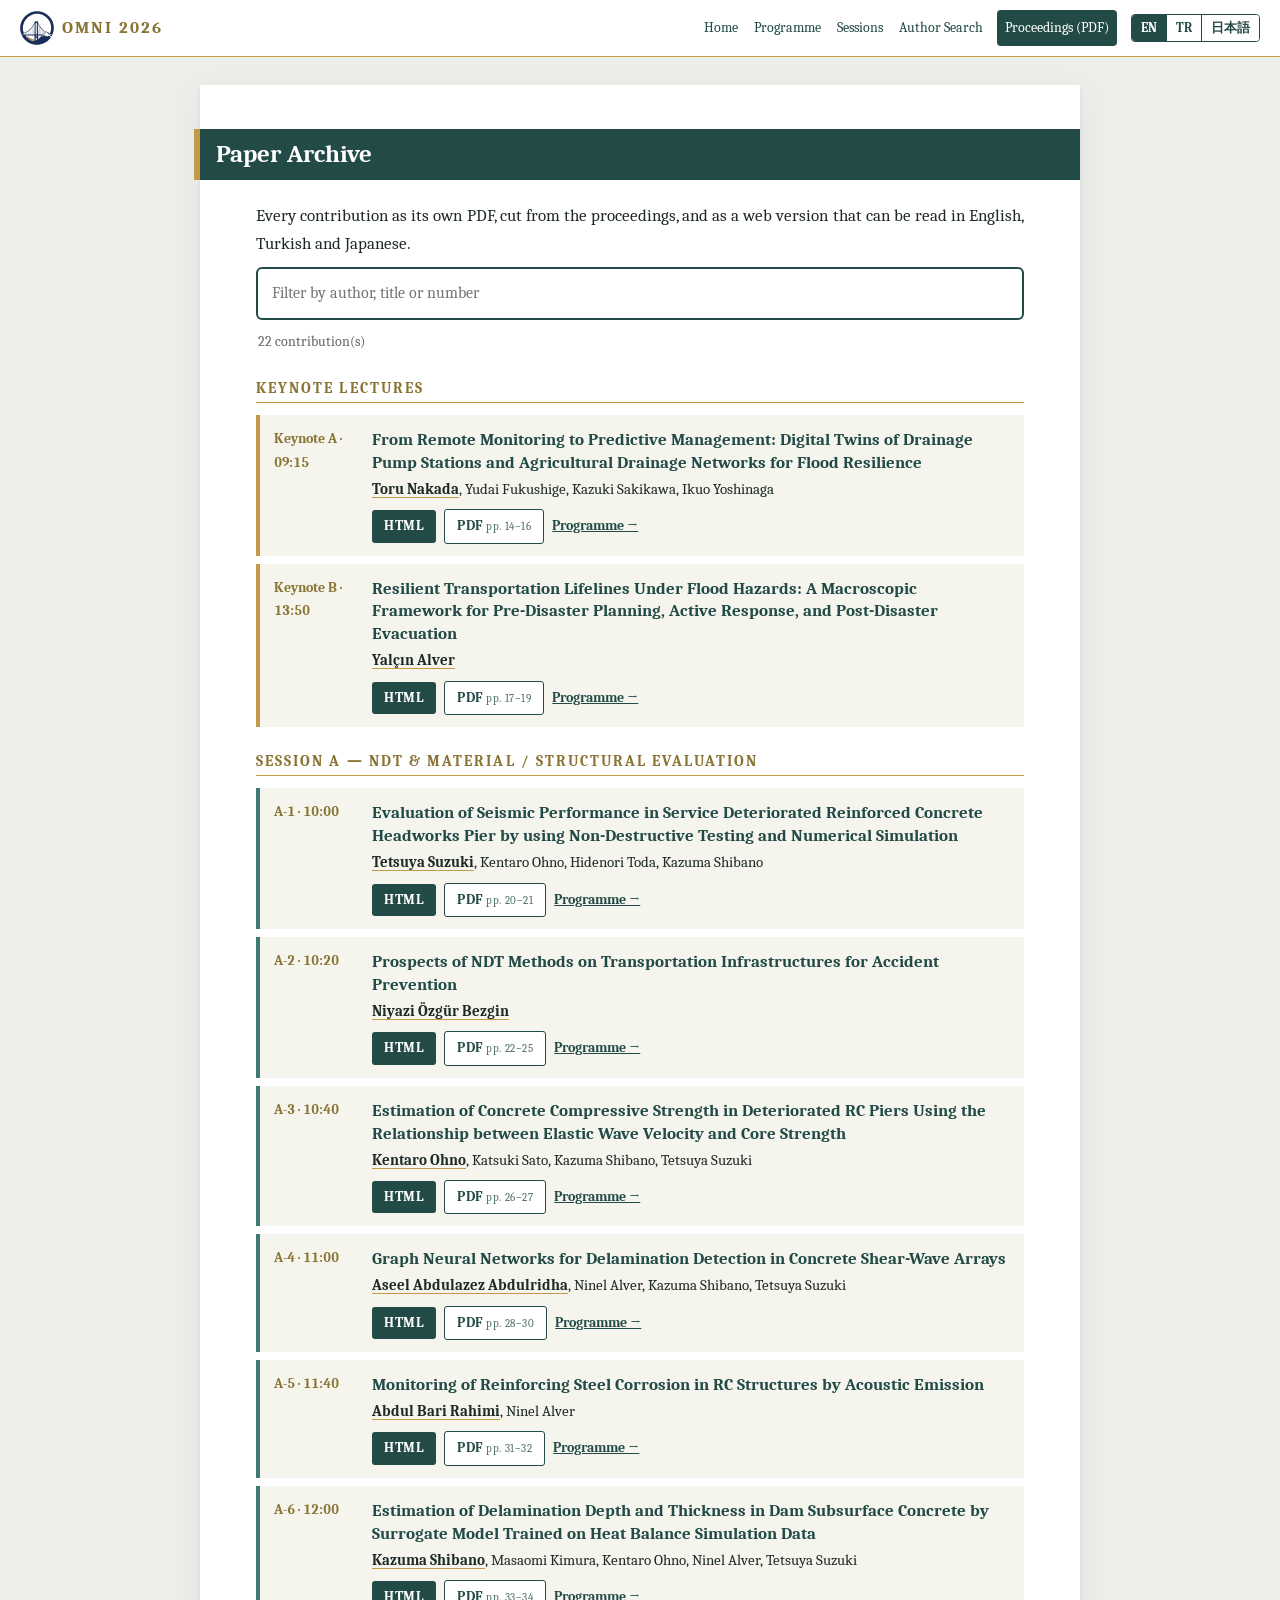
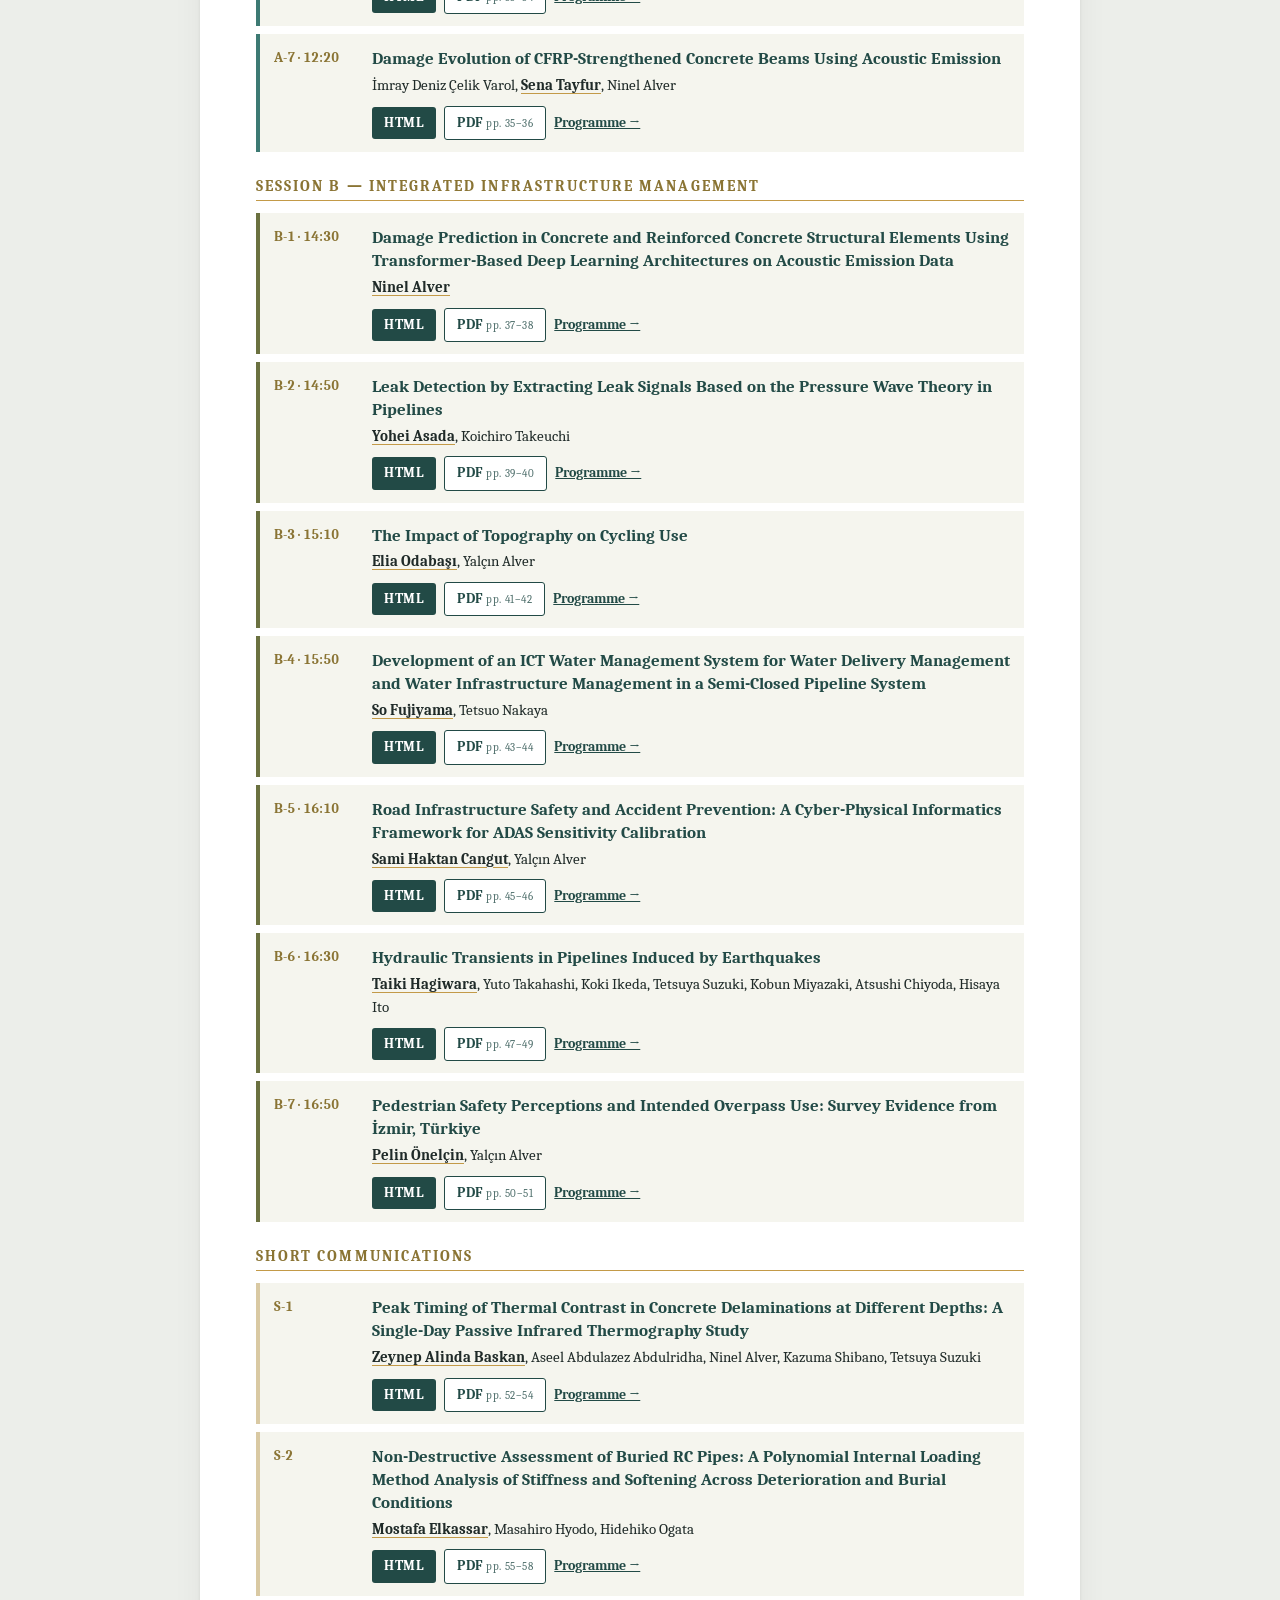
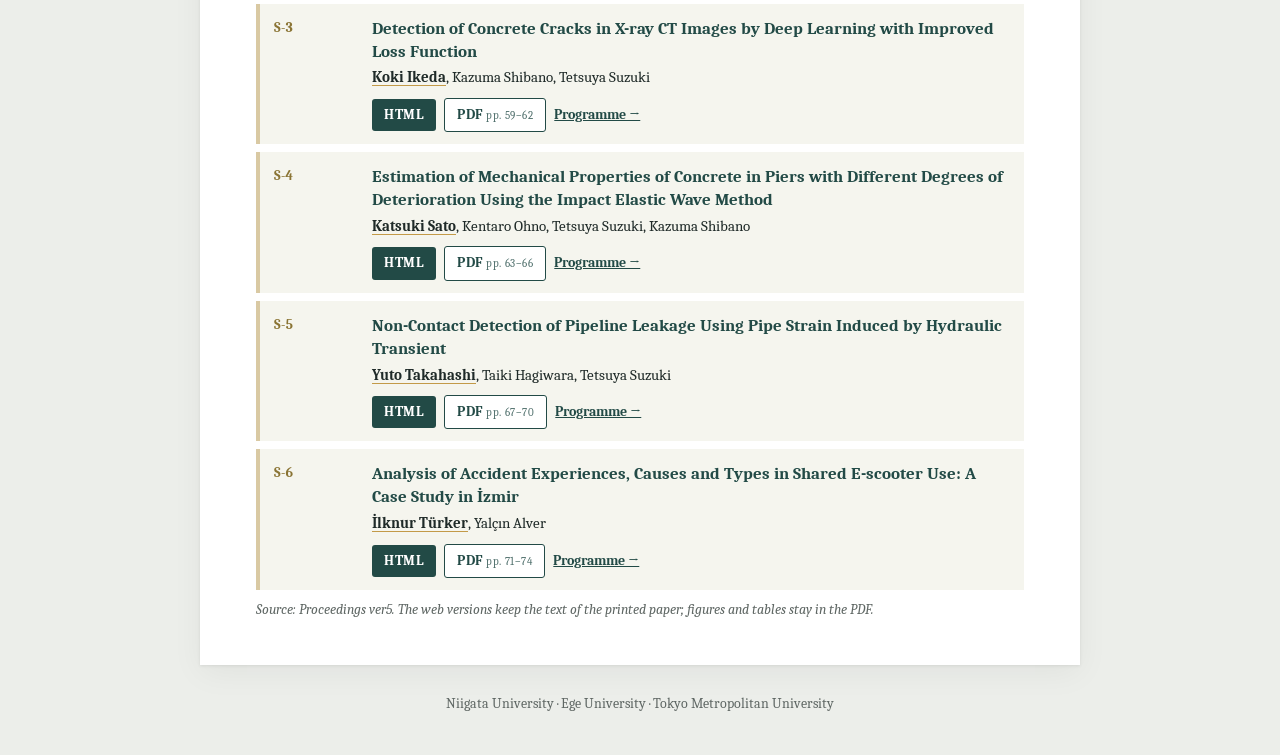
==== archive/index.html @ b47fb872 "OMNI 2026 website — participants-only content published encrypted History rewritten on 19 September " ====
<!doctype html>
<html lang="en">
<head>
<meta charset="utf-8">
<meta name="viewport" content="width=device-width, initial-scale=1">
<title>Paper Archive — OMNI 2026</title>
<meta name="description" content="OMNI 2026 paper archive: every keynote, oral presentation and short communication as its own PDF and as a web version in English, Turkish and Japanese.">
<link rel="icon" type="image/png" href="../favicon.png">
<link rel="preconnect" href="https://fonts.googleapis.com">
<link rel="preconnect" href="https://fonts.gstatic.com" crossorigin>
<link href="https://fonts.googleapis.com/css2?family=Caladea:ital,wght@0,400;0,700;1,400;1,700&family=Arimo:wght@400;700&display=swap" rel="stylesheet">
<link rel="stylesheet" href="../assets/style.css?v=20260919a">
</head>
<body data-title="_atitle">

<header class="runhead">
  <div class="in">
    <a class="brand" href="../"><img src="../assets/img/emblem.svg" alt="">OMNI 2026<small data-i18n="head.sub">JSPS Japan – Türkiye Bilateral Seminar · İzmir, Türkiye</small></a>
    <ul class="menu" id="menu">
      <li><a href="../" data-i18n="nav.home">Home</a></li>
      <li><a href="../#glance" data-i18n="nav.programme">Programme</a></li>
      <li><a href="../#sessions" data-i18n="nav.sessions">Sessions</a></li>
      <li><a href="../#search" data-i18n="nav.search">Author Search</a></li>
      <li><a class="pdf" href="../proceedings/" data-i18n="nav.pdf">Proceedings (PDF)</a></li>
    </ul>
    <div class="lang" role="group" aria-label="Language">
      <button type="button" data-lang="en" aria-pressed="true">EN</button><button type="button" data-lang="tr" aria-pressed="false">TR</button><button type="button" data-lang="ja" aria-pressed="false">日本語</button>
    </div>
    <button class="burger" aria-expanded="false" aria-controls="menu">☰<span class="lbl"> Menu</span></button>
  </div>
</header>

<main>
<article class="page">
  <h1 class="bar" data-i18n="ar.title">Paper Archive</h1>
  <p data-i18n="ar.lead">Every contribution as its own PDF, cut from the proceedings, and as a web version that can be read in English, Turkish and Japanese.</p>
  <input id="ar-q" type="search" autocomplete="off" spellcheck="false" data-i18n-ph="ar.ph" placeholder="Filter by author, title or number" aria-label="Filter papers">
  <div class="sr-meta" id="ar-meta" aria-live="polite"></div>
  <div id="ar-list"></div>
  <p class="note" data-i18n="ar.note">Source: Proceedings ver5. The web versions keep the text of the printed paper; figures and tables stay in the PDF.</p>
</article>
</main>

<footer data-i18n="f.unis">Niigata University · Ege University · Tokyo Metropolitan University</footer>

<script src="../assets/i18n.js?v=20260919a"></script>
<script src="../assets/secure.js?v=20260919a"></script>
<script src="../assets/app.js?v=20260919a"></script>
<script src="../assets/papers.js?v=20260919a"></script>
<script src="../assets/archive.js?v=20260919a"></script>
</body>
</html>
---- assets/style.css ----
/* OMNI 2026 — styled after the Proceedings & Programme Book */
:root{
  --teal:#224a46;       /* section title bars, table headers */
  --teal-2:#3d7a73;     /* Session A, keynote tabs */
  --olive:#6b7140;      /* Session B */
  --gold:#c39a48;       /* accents, day bars */
  --gold-ink:#8a7434;   /* gold subheads on white */
  --ink:#1f2a28;
  --muted:#5f6764;
  --rule:#d9c9a3;
  --row:#eef2ef;
  --row-2:#f5f5ee;
  --paper:#ffffff;
  --desk:#eceeea;
  --page:880px;
}
*{box-sizing:border-box}
html{scroll-behavior:smooth;scroll-padding-top:64px}
body{margin:0;background:var(--desk);color:var(--ink);font:17px/1.65 Caladea,Cambria,Georgia,serif;-webkit-font-smoothing:antialiased}
html[lang="ja"] body{font-family:Caladea,"Noto Serif JP","Hiragino Mincho ProN","Yu Mincho",serif;line-height:1.8}
html[lang="ja"] p{text-align:left}
img{max-width:100%;display:block}
a{color:var(--teal)}
p{margin:.55em 0;text-align:justify;hyphens:auto}
h1,h2,h3,h4{margin:0;line-height:1.25}
[hidden]{display:none!important}

/* ---------- running header / nav ---------- */
.runhead{position:sticky;top:0;z-index:50;background:rgba(255,255,255,.96);backdrop-filter:blur(6px);border-bottom:1px solid var(--gold)}
.runhead .in{max-width:1400px;margin:0 auto;padding-inline:20px;height:56px;display:flex;align-items:center;gap:14px}
.runhead .brand{display:flex;align-items:center;gap:8px;font-weight:700;letter-spacing:.12em;color:var(--gold-ink);text-decoration:none;white-space:nowrap}
.runhead .brand img{width:34px;height:34px}
.runhead .brand small{font-weight:400;letter-spacing:0;color:var(--muted);margin-left:4px;font-size:.88rem}
.menu{display:flex;list-style:none;margin:0 0 0 auto;padding:0;gap:0}
.menu a{display:block;padding:6px 8px;color:var(--teal);text-decoration:none;font-size:.9rem;border-radius:4px;white-space:nowrap}
.menu a:hover{background:var(--row)}
.menu a.pdf{background:var(--teal);color:#fff;margin-left:6px}
.menu a.pdf:hover{background:var(--teal-2)}
.lang{display:flex;border:1px solid var(--teal);border-radius:4px;overflow:hidden;flex:none}
.lang button{font:inherit;font-size:.8rem;font-weight:700;background:#fff;color:var(--teal);border:0;padding:5px 9px;cursor:pointer;line-height:1.2}
.lang button+button{border-left:1px solid var(--teal)}
.lang button[aria-pressed="true"]{background:var(--teal);color:#fff}
.burger{display:none;background:none;border:1px solid var(--rule);border-radius:6px;padding:6px 10px;font:inherit;color:var(--teal);cursor:pointer;flex:none}
/* header never overlaps: items keep their width, and app.js measures the bar —
   .nosub hides the subtitle, .compact folds the menu into the ☰ button (any language, any width) */
.runhead .brand,.runhead .menu{flex:none}
.runhead.nosub .brand small{display:none}
.runhead.compact .burger{display:block}
.runhead.compact .lang{margin-left:auto}
.runhead.compact .menu{display:none;position:absolute;top:56px;left:0;right:0;flex-direction:column;background:#fff;border-bottom:2px solid var(--gold);padding:8px 16px 14px;box-shadow:0 10px 20px rgba(0,0,0,.08);max-height:calc(100vh - 56px);overflow:auto}
.runhead.compact .menu.open{display:flex}
.runhead.compact .menu a{padding:11px 6px;border-bottom:1px solid var(--row);font-size:1rem}
.runhead.compact .menu a.pdf{margin:10px 0 0;text-align:center}

/* ---------- page (paper) ---------- */
.page{max-width:var(--page);margin:28px auto;background:var(--paper);box-shadow:0 1px 3px rgba(0,0,0,.08),0 8px 30px rgba(0,0,0,.05);padding:44px 56px 36px}
.page-foot{margin-top:34px;text-align:right;font-size:.78rem;color:var(--muted)}
.page-foot b{color:var(--gold-ink);margin-left:8px}

/* section title bar */
.bar{background:var(--teal);color:#fff;border-left:6px solid var(--gold);padding:10px 16px;margin:0 -56px 22px -62px;font-size:1.55rem;font-weight:700}
/* gold small-caps subhead */
.sub{color:var(--gold-ink);font-size:.92rem;font-weight:700;letter-spacing:.14em;text-transform:uppercase;border-bottom:1px solid var(--gold);padding-bottom:4px;margin:26px 0 12px}
.sub.teal{color:var(--teal-2);border-color:var(--teal-2)}
.note{font-size:.88rem;color:var(--muted);font-style:italic}

/* ---------- cover ---------- */
.cover{text-align:center;padding-top:30px}
.cover .logo{margin:0 auto 18px;max-width:560px;width:100%}
.cover .jsps{background:var(--teal);color:#fff;font-weight:700;letter-spacing:.14em;font-size:1.25rem;line-height:1.3;padding:8px 12px;margin:0 auto}
.cover .book{color:var(--gold-ink);letter-spacing:.2em;font-weight:700;margin:16px 0 0;padding-bottom:12px;border-bottom:1px solid var(--gold)}
.cover .theme-l{color:var(--gold);letter-spacing:.2em;font-size:.78rem;font-weight:700;margin-top:26px}
.cover .theme{font-style:italic;color:var(--teal);font-size:1.3rem;line-height:1.4;margin-top:4px}
.cover .date{font-size:1.75rem;font-weight:700;color:var(--teal);margin-top:30px}
.cover .venue{font-weight:700}
.cover .where{color:var(--muted)}
.cover .org{margin-top:34px;padding-top:14px;border-top:1px solid var(--gold-ink);font-size:.95rem}
.cover .org .l{color:var(--gold);letter-spacing:.2em;font-size:.75rem;font-weight:700}
.cover .org b{color:var(--teal)}
.cover .org small{display:block;color:var(--muted)}

.stats{display:grid;grid-template-columns:repeat(4,1fr);background:var(--teal);margin:30px 0 0}
.stats div{text-align:center;padding:10px 6px;border-right:1px solid rgba(255,255,255,.25)}
.stats div:last-child{border-right:0}
.stats b{display:block;color:var(--gold);font-size:1.8rem;line-height:1.1}
.stats span{color:#fff;font-size:.68rem;letter-spacing:.14em;text-transform:uppercase;font-weight:700}
html[lang="ja"] .stats span{letter-spacing:.02em}

/* scalable logo: emblem (SVG) + live text, sized to its own width */
:root{--logo-font:Arimo,"Helvetica Neue",Helvetica,Arial,sans-serif}
.brandmark{container-type:inline-size;max-width:640px;margin:10px auto 22px;color:#16295a;font-family:var(--logo-font);text-align:center;line-height:1}
.bm-word{display:flex;align-items:center;justify-content:center;max-width:100%}
.bm-o{width:20cqi;height:auto;flex:none;margin-right:1cqi}
.bm-mni{font-weight:700;font-size:24cqi;letter-spacing:-.02em;line-height:.76}
.bm-year{font-weight:400;font-size:11cqi;color:#b58a4e;margin-left:4.5cqi;letter-spacing:0}
.bm-title{font-weight:700;font-size:clamp(13px,3.9cqi,25px);line-height:1.25;margin-top:5cqi;text-wrap:balance}
.bm-date{display:flex;align-items:center;justify-content:center;gap:3cqi;font-weight:700;font-size:clamp(10.5px,3.1cqi,19px);margin-top:4cqi}
.bm-date::before,.bm-date::after{content:"";flex:0 1 14cqi;height:max(2px,.4cqi);background:#48577f;border-radius:2px}
.bm-date span{white-space:nowrap;flex:none}
.bm-sky{display:block;width:100%;height:auto;margin-top:1.5cqi}
html[lang="ja"] .bm-date{font-family:var(--logo-font),"Hiragino Sans","Noto Sans JP",sans-serif}
@container (max-width:420px){
  .bm-title br{display:none}
  .bm-title{font-size:clamp(12.5px,4.1cqi,18px)}
  .bm-date{font-size:clamp(10px,3.05cqi,14px)}
  .bm-date::before,.bm-date::after{flex-basis:6cqi}
}
/* vector logos (SVG with embedded font) */
.logo-svg{max-width:640px;margin:12px auto 0}
.logo-svg svg,.logo-svg img{display:block;width:100%;height:auto}
.cover-sky{display:block;width:100%;max-width:640px;height:auto;margin:2px auto 22px}
/* skyline hotspots: Bosphorus Bridge (left) and Mount Fuji (right) */
.sky{position:relative;max-width:640px;margin:2px auto 22px}
.sky .cover-sky{margin:0;max-width:none}
.spot{position:absolute;top:4%;height:92%;border-radius:10px;outline:2px dashed transparent;outline-offset:-2px;transition:background-color .2s,outline-color .2s}
.spot-bridge{left:1%;width:54%}
.spot-fuji{left:57%;width:42%}
.spot:hover,.spot:focus-visible,.spot.show{background:radial-gradient(ellipse at 50% 45%,rgba(195,154,72,.16),rgba(22,41,90,.04) 70%);outline-color:rgba(22,41,90,.3)}
/* pulsing markers on the bridge tower and the summit of Mount Fuji */
.spot::before{content:"";position:absolute;width:12px;height:12px;margin:-6px 0 0 -6px;border-radius:50%;background:var(--gold);border:2px solid #fff;animation:ping 2.2s ease-out infinite;pointer-events:none}
.spot-bridge::before{left:30%;top:9%}
.spot-fuji::before{left:52%;top:12%;animation-delay:1.1s}
.spot:hover::before,.spot.show::before{animation:none;background:#16295a}
@keyframes ping{0%{box-shadow:0 0 0 0 rgba(195,154,72,.7)}70%{box-shadow:0 0 0 16px rgba(195,154,72,0)}100%{box-shadow:0 0 0 0 rgba(195,154,72,0)}}
/* on devices with a mouse the note follows the cursor */
.spot.follow .tip{right:auto;bottom:auto;transform:translateX(-50%);transition:opacity .15s,visibility .15s}
.spot.follow .tip::after{left:var(--ax,50%);right:auto;margin-left:-7px}
.sky-hint{font-size:.78rem;color:var(--muted);font-style:italic;text-align:center;margin:-16px 0 20px}
.tip{position:absolute;bottom:calc(100% + 10px);width:max-content;max-width:min(320px,82vw);background:#16295a;color:#fff;font:700 .86rem/1.45 var(--logo-font),"Hiragino Sans","Noto Sans JP",sans-serif;padding:9px 13px;border-radius:6px;text-align:left;opacity:0;visibility:hidden;transform:translateY(4px);transition:opacity .15s,transform .15s,visibility .15s;pointer-events:none;z-index:5;box-shadow:0 6px 18px rgba(0,0,0,.22)}
.tip small{display:block;font-weight:400;opacity:.8;margin-top:3px}
.tip::after{content:"";position:absolute;top:100%;border:7px solid transparent;border-top-color:#16295a}
.spot-bridge .tip{left:8%}
.spot-bridge .tip::after{left:22px}
.spot-fuji .tip{right:6%}
.spot-fuji .tip::after{right:22px}
.spot:hover .tip,.spot:focus-visible .tip,.spot.show .tip{opacity:1;visibility:visible;transform:none}
.unis-svg{max-width:470px;margin:12px auto 14px}
.unis-svg svg,.unis-svg img{display:block;width:100%;height:auto}
/* organizer logos with live names */
.cover .org .unis{display:flex;align-items:center;justify-content:center;gap:clamp(12px,4vw,30px);margin:10px auto 14px}
.uni{display:flex;align-items:center;gap:clamp(8px,2.2vw,16px)}
.uni img{height:clamp(52px,11vw,84px);width:auto}
.uni span{font-family:var(--logo-font);font-weight:700;color:#1b2a5e;font-size:clamp(16px,4.2vw,28px);line-height:1.1;text-align:left}
.uni-sep{width:2px;align-self:stretch;background:#c9ccd6}

/* proceedings download box */
.pbox{display:grid;grid-template-columns:1fr 160px;gap:22px;align-items:center;border:1px solid var(--rule);border-left:6px solid var(--gold);background:var(--row-2);padding:18px 22px;margin-top:26px;text-align:left}
.pbox h3{color:var(--teal);font-size:1.2rem}
.pbox p{margin:.3em 0 .8em;text-align:left}
.pbox figure{margin:0}
.pbox img{width:160px;height:160px;background:#fff;border:1px solid var(--rule)}
.pbox.soon img{opacity:.35}
.pbox figcaption{font-size:.74rem;color:var(--muted);text-align:center;margin-top:4px;line-height:1.35}
.btn{display:inline-block;background:var(--teal);color:#fff;text-decoration:none;padding:8px 16px;font-weight:700;letter-spacing:.04em;border-radius:3px;margin:4px 6px 4px 0}
.btn:hover{background:var(--teal-2)}
.btn.line{background:#fff;color:var(--teal);border:1px solid var(--teal)}
.btn.off{background:#fff;color:var(--gold-ink);border:1px dashed var(--gold);cursor:default}
.btn.off:hover{background:#fff}

/* ---------- tables ---------- */
.tbl{width:100%;border-collapse:collapse;font-size:.95rem}
.tbl th{background:var(--teal);color:#fff;text-align:left;font-size:.78rem;letter-spacing:.14em;text-transform:uppercase;padding:7px 10px}
.tbl td{padding:8px 10px;vertical-align:top}
.tbl tr:nth-child(even) td{background:var(--row)}
.tbl .t{font-weight:700;color:var(--gold-ink);white-space:nowrap;font-variant-numeric:tabular-nums}
.tbl .i{font-weight:700;color:var(--teal)}
.tbl .r{font-size:.88rem;color:var(--muted)}
.tbl tr.sa .i{color:var(--teal-2)}
.tbl tr.sb .i{color:var(--olive)}
.tbl tr.brk td{color:var(--muted);font-style:italic}
.daybar{background:var(--gold);color:var(--teal);font-weight:700;letter-spacing:.1em;text-transform:uppercase;padding:7px 14px;margin:24px -14px 10px -20px;font-size:.95rem}
.daybar span{text-transform:none;letter-spacing:0;font-weight:400;font-size:.88rem;margin-left:6px}

/* ---------- programme by session ---------- */
.blk{display:grid;grid-template-columns:130px 150px 1fr;gap:6px 14px;background:var(--row-2);padding:10px 12px;margin:10px 0}
.blk .t{font-weight:700;color:var(--gold-ink);font-variant-numeric:tabular-nums}
.blk .i{font-weight:700;color:var(--teal)}
.blk .c{font-size:.95rem}
.blk .c em{display:block;color:var(--teal-2)}
.sess{margin-top:26px}
.sess-h{display:flex;justify-content:space-between;gap:12px;flex-wrap:wrap;background:var(--teal-2);color:#fff;padding:10px 14px}
.sess.b .sess-h{background:var(--olive)}
.sess-h h3{font-size:1.25rem;letter-spacing:.1em}
.sess-h h3 small{display:block;letter-spacing:0;font-size:.9rem;font-weight:700}
.sess-h .ch{text-align:right;font-size:.88rem}
.sess-h .ch b{display:block;font-size:1.15rem}
.talk{display:grid;grid-template-columns:64px 1fr;gap:12px;padding:10px 14px;border-bottom:1px dotted #cfd6d2}
.talk:nth-child(odd){background:var(--row)}
.talk .id{font-weight:700;color:var(--teal-2);line-height:1.3}
.sess.b .talk .id{color:var(--olive)}
.talk .id span{display:block;color:var(--gold-ink);font-variant-numeric:tabular-nums}
.talk .p{font-weight:700;color:var(--teal);font-size:1.02rem}
.talk .ti{color:var(--teal-2);line-height:1.35}
.sess.b .talk .ti{color:var(--olive)}
.talk .af{font-style:italic;color:var(--muted);font-size:.86rem}
.talk.brk{grid-template-columns:1fr;text-align:center;color:var(--gold-ink);font-weight:700;background:#fff}
.online{font-style:italic;font-weight:400;font-size:.85rem;color:var(--muted)}
.tba{font-style:italic;color:var(--muted)}

/* ---------- keynotes ---------- */
.ktab{display:flex;align-items:center;flex-wrap:wrap;gap:10px;background:var(--teal-2);margin-top:30px;padding:6px 12px 6px 0}
.ktab b{color:#fff;letter-spacing:.14em;padding:6px 14px;font-size:.95rem;background:rgba(0,0,0,.14)}
.ktab span{color:#f4dca9;font-weight:700;font-variant-numeric:tabular-nums}
.kn{display:grid;grid-template-columns:150px 1fr;gap:22px;margin-top:16px}
.kn img{width:150px;height:170px;object-fit:cover;border:1px solid var(--rule)}
.kn .nm{font-size:1.55rem;font-weight:700;color:var(--teal)}
.kn .af{font-style:italic;color:var(--muted);font-size:.92rem}
.kn .lec{color:var(--gold);letter-spacing:.16em;font-size:.75rem;font-weight:700;margin-top:10px}
.kn .lt{color:var(--teal-2);font-weight:700;font-size:1.1rem;line-height:1.35}
.box{border:1px dashed #c8d0cb;background:#fbfbf8;padding:12px 16px}
.box p{margin:.2em 0}
.chair{font-style:italic;color:var(--muted);font-size:.9rem;margin-top:10px}

/* ---------- organization ---------- */
.people{display:grid;grid-template-columns:1fr 1fr;gap:4px 28px}
.person{margin:6px 0 8px}
.person b{color:var(--teal);font-size:1.05rem}
.person div{font-size:.9rem;line-height:1.4}
.person i{display:block;color:var(--muted);font-size:.86rem}

/* ---------- lists, figures ---------- */
ul.dots{margin:0;padding-left:1.1rem}
ul.dots li{margin:.25em 0;line-height:1.45}
ul.dots li::marker{color:var(--gold)}
figure{margin:14px 0}
figcaption{font-style:italic;color:var(--gold-ink);font-size:.86rem;text-align:center;margin-top:6px}
.gal{display:grid;grid-template-columns:1fr 1fr;gap:10px}
.gal figure{margin:0}
.gal figure.w{grid-column:1/-1}
.gal img{width:100%;aspect-ratio:4/3;object-fit:cover}
.gal figure.w img{aspect-ratio:1500/576}
.two{display:grid;grid-template-columns:1fr 1fr;gap:22px}
.num{font-size:2.2rem;font-weight:700;color:var(--gold);line-height:1}
.chal h3{color:var(--teal);font-size:1.12rem;margin:4px 0 6px}
/* participants-only content: password dialog and locked notices */
.sec-modal{position:fixed;inset:0;z-index:200;background:rgba(15,22,35,.55);display:flex;align-items:center;justify-content:center;padding:16px}
.sec-box{background:#fff;max-width:420px;width:100%;padding:26px 26px 22px;border-top:5px solid var(--gold);box-shadow:0 20px 50px rgba(0,0,0,.3);text-align:center}
.sec-box h3{color:var(--teal);font-size:1.25rem;margin:6px 0 4px}
.sec-box p{text-align:center;margin:.4em 0 1em;font-size:.95rem}
.sec-icon{font-size:1.8rem;line-height:1}
.sec-box input[type=password]{display:block;width:100%;font:inherit;font-size:1.05rem;padding:10px 12px;border:2px solid var(--teal);border-radius:6px}
.sec-box input[type=password]:focus{outline:3px solid rgba(195,154,72,.5);outline-offset:1px}
.sec-rem{display:block;font-size:.86rem;color:var(--muted);margin:10px 0 2px;text-align:left}
.sec-err{color:#a4312b;font-weight:700;font-size:.9rem}
.sec-actions{display:flex;gap:10px;justify-content:center;margin-top:12px}
.sec-actions .btn{margin:0}
.sec-lock{display:flex;flex-wrap:wrap;align-items:center;gap:10px;justify-content:space-between;border:1px dashed var(--gold);background:var(--row-2);padding:12px 14px;margin:12px 0;font-size:.93rem;color:var(--teal);text-align:left}
.sec-lock .btn{margin:0}
.box .sec-lock{margin:0;border:0;background:none;padding:2px 0}
.pv-pdfview .viewer{display:block;margin:10px 0 6px}

/* paper archive list */
#ar-q{display:block;width:100%;font:inherit;font-size:1.02rem;color:var(--ink);padding:11px 14px;border:2px solid var(--teal);border-radius:6px;background:#fff;-webkit-appearance:none;appearance:none}
#ar-q:focus{outline:3px solid rgba(195,154,72,.5);outline-offset:1px}
.ar-item{display:grid;grid-template-columns:86px 1fr;gap:12px;padding:12px 14px;margin:8px 0;background:var(--row-2);border-left:4px solid var(--teal-2)}
.ar-item.g-B{border-color:var(--olive)}
.ar-item.g-keynote{border-color:var(--gold)}
.ar-item.g-S{border-color:var(--rule)}
.ar-id{font-weight:700;color:var(--gold-ink);font-variant-numeric:tabular-nums;font-size:.9rem}
.ar-links{margin-top:8px;display:flex;flex-wrap:wrap;gap:8px;align-items:center}
.btn.small{padding:5px 12px;font-size:.85rem;margin:0}
.btn.small small{font-weight:400;opacity:.8}
.ar-prog{font-size:.85rem;font-weight:700;color:var(--teal)}
@media (max-width:640px){.ar-item{grid-template-columns:1fr;gap:4px}}

/* one paper, web version */
.paper .pv-back{display:inline-block;font-weight:700;font-size:.9rem;margin-bottom:10px}
.pv-head{font-size:.82rem;font-weight:700;letter-spacing:.06em;color:var(--gold-ink)}
.pv-title{font-size:clamp(1.3rem,3.4vw,1.9rem);color:var(--teal);margin:6px 0 10px;line-height:1.3}
.pv-authors{font-size:1rem;line-height:1.5}
.pv-authors .pr{font-weight:700;text-decoration:underline;text-decoration-color:var(--gold);text-underline-offset:3px}
.pv-authors small{color:var(--muted)}
.pv-aff{font-style:italic;color:var(--muted);font-size:.86rem;margin-top:3px}
.pv-actions{display:flex;flex-wrap:wrap;gap:10px;margin:16px 0 6px}
.pv-actions .btn{margin:0}
.pv-note{font-size:.84rem;color:var(--muted);font-style:italic;border-left:3px solid var(--rule);padding-left:10px;margin:10px 0 18px}
.pv-note:empty{display:none}
.pv-kw{font-size:.92rem;color:var(--muted)}
.pv-sec{color:var(--teal);font-size:1.08rem;margin:20px 0 4px}
/* equations and figure captions pulled out of the running text */
.pv-eq{display:block;margin:12px 0;padding:10px 14px;background:var(--row-2);border-left:3px solid var(--teal-2);font-family:"Cambria Math",Cambria,"Times New Roman",serif;font-size:1.04rem;overflow-x:auto;white-space:nowrap}
.pv-eq{display:flex;align-items:baseline;gap:14px;justify-content:space-between}
.pv-eqlink{flex:none;font-family:Caladea,Cambria,Georgia,serif;font-size:.76rem;font-weight:700;color:var(--gold-ink);text-decoration:none;white-space:nowrap}
.pv-eqlink:hover{text-decoration:underline}
.pv-cap{font-style:italic;color:var(--muted);font-size:.88rem;margin:6px 0 10px}
/* page images: the printed page, where equations and figures are intact */
.pv-pages{margin-top:26px}
.pv-pages .grid{display:grid;grid-template-columns:repeat(auto-fill,minmax(230px,1fr));gap:12px;margin-top:10px}
.pv-pages figure{margin:0}
.pv-pages img{width:100%;height:auto;border:1px solid var(--rule);background:#fff;cursor:zoom-in}
.pv-pages figcaption{font-size:.78rem;color:var(--muted);text-align:center;margin-top:3px}
.pv-zoom{position:fixed;inset:0;z-index:100;background:rgba(15,22,35,.88);display:flex;align-items:center;justify-content:center;padding:16px;cursor:zoom-out}
.pv-zoom img{max-width:100%;max-height:100%;background:#fff;box-shadow:0 10px 40px rgba(0,0,0,.4)}
.pv-refs{font-size:.9rem;line-height:1.5;padding-left:1.4rem}
.pv-refs li{margin:.3em 0}
.pv-loading{color:var(--muted);font-style:italic}

/* live "Now!!" bar during the seminar */
.now-bar{position:sticky;top:56px;z-index:40;display:flex;align-items:baseline;gap:10px;flex-wrap:wrap;background:var(--teal);color:#fff;text-decoration:none;padding:8px 20px;border-bottom:2px solid var(--gold);font-size:.95rem}
.now-bar:hover{background:var(--teal-2)}
.now-tag{background:var(--gold);color:#1e1c10;font-weight:700;letter-spacing:.08em;padding:2px 10px;border-radius:99px;font-size:.8rem;white-space:nowrap;animation:nowpulse 2.4s ease-in-out infinite}
.now-tag.soon{background:#fff;color:var(--teal);animation:none}
.now-tag.done{background:rgba(255,255,255,.18);color:#fff;animation:none}
.now-bar b{color:var(--gold);font-size:1.05rem}
.now-time{font-variant-numeric:tabular-nums;opacity:.85;white-space:nowrap}
.now-title{flex:1 1 auto;min-width:0;overflow:hidden;text-overflow:ellipsis;white-space:nowrap}
.now-next{margin-left:auto;font-size:.85rem;opacity:.85;white-space:nowrap}
@keyframes nowpulse{0%,100%{box-shadow:0 0 0 0 rgba(195,154,72,.7)}50%{box-shadow:0 0 0 8px rgba(195,154,72,0)}}
/* the entry running right now, highlighted in the programme */
.talk.is-now,.ktab.is-now{position:relative;background:#fbf3df;box-shadow:inset 3px 0 0 var(--gold)}
.talk.is-now::after,.ktab.is-now::after{content:"NOW";position:absolute;right:8px;top:6px;background:var(--gold);color:#1e1c10;font:700 .68rem/1 Arimo,sans-serif;letter-spacing:.08em;padding:3px 7px;border-radius:99px}
@media (max-width:640px){
  .now-bar{font-size:.86rem;padding:7px 12px;gap:7px}
  .now-next{display:none}
}

/* author search */
#sr-q{display:block;width:100%;font:inherit;font-size:1.05rem;color:var(--ink);padding:12px 14px 12px 46px;border:2px solid var(--teal);border-radius:6px;background:#fff url("data:image/svg+xml,%3Csvg xmlns='http://www.w3.org/2000/svg' viewBox='0 0 24 24' fill='none' stroke='%23224a46' stroke-width='2.4' stroke-linecap='round'%3E%3Ccircle cx='10.5' cy='10.5' r='6.5'/%3E%3Cpath d='M15.5 15.5 21 21'/%3E%3C/svg%3E") 14px 50%/20px no-repeat;-webkit-appearance:none;appearance:none}
#sr-q:focus{outline:3px solid rgba(195,154,72,.5);outline-offset:1px}
.sr-meta{font-size:.88rem;color:var(--muted);margin:10px 2px 8px}
.sr-chips{display:flex;flex-wrap:wrap;gap:6px}
.sr-chip{font:inherit;font-size:.86rem;line-height:1.3;border:1px solid var(--rule);background:var(--row-2);color:var(--teal);border-radius:99px;padding:4px 11px;cursor:pointer}
.sr-chip:hover,.sr-chip:focus-visible{background:var(--teal);color:#fff;border-color:var(--teal)}
.sr-list{list-style:none;margin:0;padding:0}
.sr-item{border-left:4px solid var(--teal-2);background:var(--row-2);padding:10px 14px;margin:8px 0}
.sr-item.g-B{border-color:var(--olive)}
.sr-item.g-keynote{border-color:var(--gold)}
.sr-item.g-SC{border-color:var(--rule)}
.sr-head{font-size:.8rem;color:var(--gold-ink);font-weight:700;letter-spacing:.04em}
.sr-title{color:var(--teal);font-weight:700;line-height:1.35;margin:2px 0 4px}
.sr-authors{font-size:.93rem;line-height:1.5}
.sr-authors .pr{font-weight:700;text-decoration:underline;text-decoration-color:var(--gold);text-underline-offset:3px}
.sr-authors small{color:var(--muted)}
.sr-authors mark{background:#f6e3b4;color:inherit;padding:0 2px;border-radius:2px}
.sr-aff{font-size:.82rem;color:var(--muted);font-style:italic;line-height:1.4;margin-top:2px}
.sr-go{display:inline-block;font-size:.85rem;font-weight:700;margin-top:4px}
.sr-pdf{display:inline-block;font-size:.85rem;font-weight:700;margin:4px 0 0 14px;color:var(--gold-ink)}
/* "this paper only" link inside each programme entry */
.paper-link{display:inline-block;margin-top:6px;font-size:.82rem;font-weight:700;color:var(--gold-ink);text-decoration:none;border:1px solid var(--rule);border-radius:4px;padding:2px 9px;background:#fff}
.paper-link:hover{background:var(--gold);border-color:var(--gold);color:#1e1c10}
.paper-link small{font-weight:400;opacity:.75}
.ktab .paper-link{margin:0;background:transparent;color:#fff;border-color:rgba(255,255,255,.5)}
.ktab a.paper-link:first-of-type{margin-left:auto}
.ktab .paper-link:hover{background:var(--gold);border-color:var(--gold);color:#1e1c10}
.ktab .paper-link small{opacity:.85}
.talk.flash,.ktab.flash{animation:flash 2.2s ease}
@keyframes flash{0%,45%{box-shadow:0 0 0 3px var(--gold);background-color:#fbf3df}100%{box-shadow:0 0 0 0 transparent}}

/* embedded map */
.map{position:relative;aspect-ratio:16/9;border:1px solid var(--rule);background:var(--row);margin:6px 0 10px}
.map iframe{position:absolute;inset:0;width:100%;height:100%;border:0}
@media (max-width:640px){.map{aspect-ratio:4/3}}
/* 3D model viewer */
.model3d{margin:22px 0 8px}
.model3d model-viewer{display:block;position:relative;width:100%;height:clamp(320px,62vw,560px);background:radial-gradient(ellipse at 50% 40%,#fbfbf8 0%,#e3e8e5 100%);border:1px solid var(--rule);--poster-color:transparent}
.mv-poster{position:absolute;inset:0;background:#dfe5e2 url(img/tour-59.jpg) center/cover no-repeat}
.mv-load{position:absolute;left:50%;top:50%;transform:translate(-50%,-50%);background:var(--teal);color:#fff;border:0;border-radius:4px;padding:12px 22px;font:inherit;font-weight:700;cursor:pointer;box-shadow:0 6px 20px rgba(0,0,0,.28);white-space:nowrap}
.mv-load:hover{background:var(--teal-2)}
.mv-load[disabled]{opacity:.8;cursor:progress}
.mv-load small{display:block;font-weight:400;font-size:.78rem;opacity:.85;margin-top:2px}
.mv-progress{position:absolute;left:0;right:0;bottom:0;height:4px;background:rgba(0,0,0,.08)}
.mv-progress span{display:block;height:100%;width:0;background:var(--gold);transition:width .2s}
.kv{width:100%;border-collapse:collapse;font-size:.95rem}
.kv th{width:170px;text-align:left;vertical-align:top;color:#fff;background:var(--teal);padding:7px 10px;font-size:.78rem;letter-spacing:.1em;text-transform:uppercase;border-bottom:1px solid #fff}
.kv td{padding:7px 12px;background:var(--row);border-bottom:1px solid #fff}

footer{max-width:var(--page);margin:0 auto 40px;padding-inline:20px;text-align:center;font-size:.85rem;color:var(--muted)}

/* ---------- proceedings page ---------- */
.viewer{width:100%;height:80vh;min-height:520px;border:1px solid var(--rule);background:var(--row)}
.pending{border:1px dashed var(--rule);background:var(--row-2);padding:28px;text-align:center;color:var(--muted)}
.pending .tag{display:inline-block;background:var(--gold);color:#fff;font-weight:700;letter-spacing:.14em;padding:3px 12px;font-size:.8rem;margin-bottom:10px}
.pending img{width:180px;height:180px;margin:16px auto 4px;opacity:.35;border:1px solid var(--rule);background:#fff}

/* =========================================================
   Tablet / smartphone
   ========================================================= */
@media (max-width:1500px){ .runhead .brand small{display:none} }
@media (max-width:1240px){
  .burger{display:block}
  .lang{margin-left:auto}
  .menu{display:none;position:absolute;top:56px;left:0;right:0;flex-direction:column;background:#fff;border-bottom:2px solid var(--gold);padding:8px 16px 14px;box-shadow:0 10px 20px rgba(0,0,0,.08);max-height:calc(100vh - 56px);overflow:auto}
  .menu.open{display:flex}
  .menu a{padding:11px 6px;border-bottom:1px solid var(--row);font-size:1rem}
  .menu a.pdf{margin:10px 0 0;text-align:center}
}
@media (max-width:920px){
  .page{margin:0 0 10px;box-shadow:none;padding:30px 20px 24px}
  .bar{margin:0 -20px 18px -20px;font-size:1.35rem;padding:10px 14px}
  .daybar{margin:22px -20px 8px;font-size:.85rem}
}
@media (max-width:640px){
  body{font-size:16px}
  p{text-align:left}
  .runhead .in{padding-inline:12px;gap:8px}
  .runhead .brand{letter-spacing:.06em;font-size:.95rem}
  .runhead .brand img{width:30px;height:30px}
  .burger .lbl{display:none}
  .cover{padding-top:6px}
  .cover .jsps{font-size:1rem;letter-spacing:.08em}
  .cover .book{letter-spacing:.1em;font-size:.9rem}
  .cover .theme{font-size:1.12rem}
  .cover .date{font-size:1.45rem}
  .stats{grid-template-columns:1fr 1fr}
  .stats div:nth-child(2){border-right:0}
  .stats div:nth-child(-n+2){border-bottom:1px solid rgba(255,255,255,.25)}
  .pbox{grid-template-columns:1fr;text-align:center}
  .pbox p{text-align:center}
  .pbox figure{display:none}
  .btn{display:block;text-align:center;margin:8px 0}

  /* tables become two-column rows */
  .tbl thead{display:none}
  .tbl tr{display:grid;grid-template-columns:92px 1fr;column-gap:8px;padding:6px 8px}
  .tbl tr:nth-child(even){background:var(--row)}
  .tbl tr:nth-child(even) td{background:none}
  .tbl td{padding:1px 0}
  .tbl td.c,.tbl td.r{grid-column:2}
  .tbl.dates tr{grid-template-columns:1fr}
  .tbl.dates td{grid-column:1}

  .blk{grid-template-columns:1fr;gap:2px}
  .sess-h{flex-direction:column}
  .sess-h .ch{text-align:left}
  .talk{grid-template-columns:52px 1fr;padding:10px 10px;gap:8px}
  .ktab{padding:6px 10px}
  .ktab a.paper-link:first-of-type{margin-left:0}
  .kn{grid-template-columns:1fr;gap:12px}
  .kn img{width:120px;height:136px}
  .kn .nm{font-size:1.35rem}
  .people,.two,.gal{grid-template-columns:1fr}
  .kv th,.kv td{display:block;width:auto}
  .viewer{display:none}
}
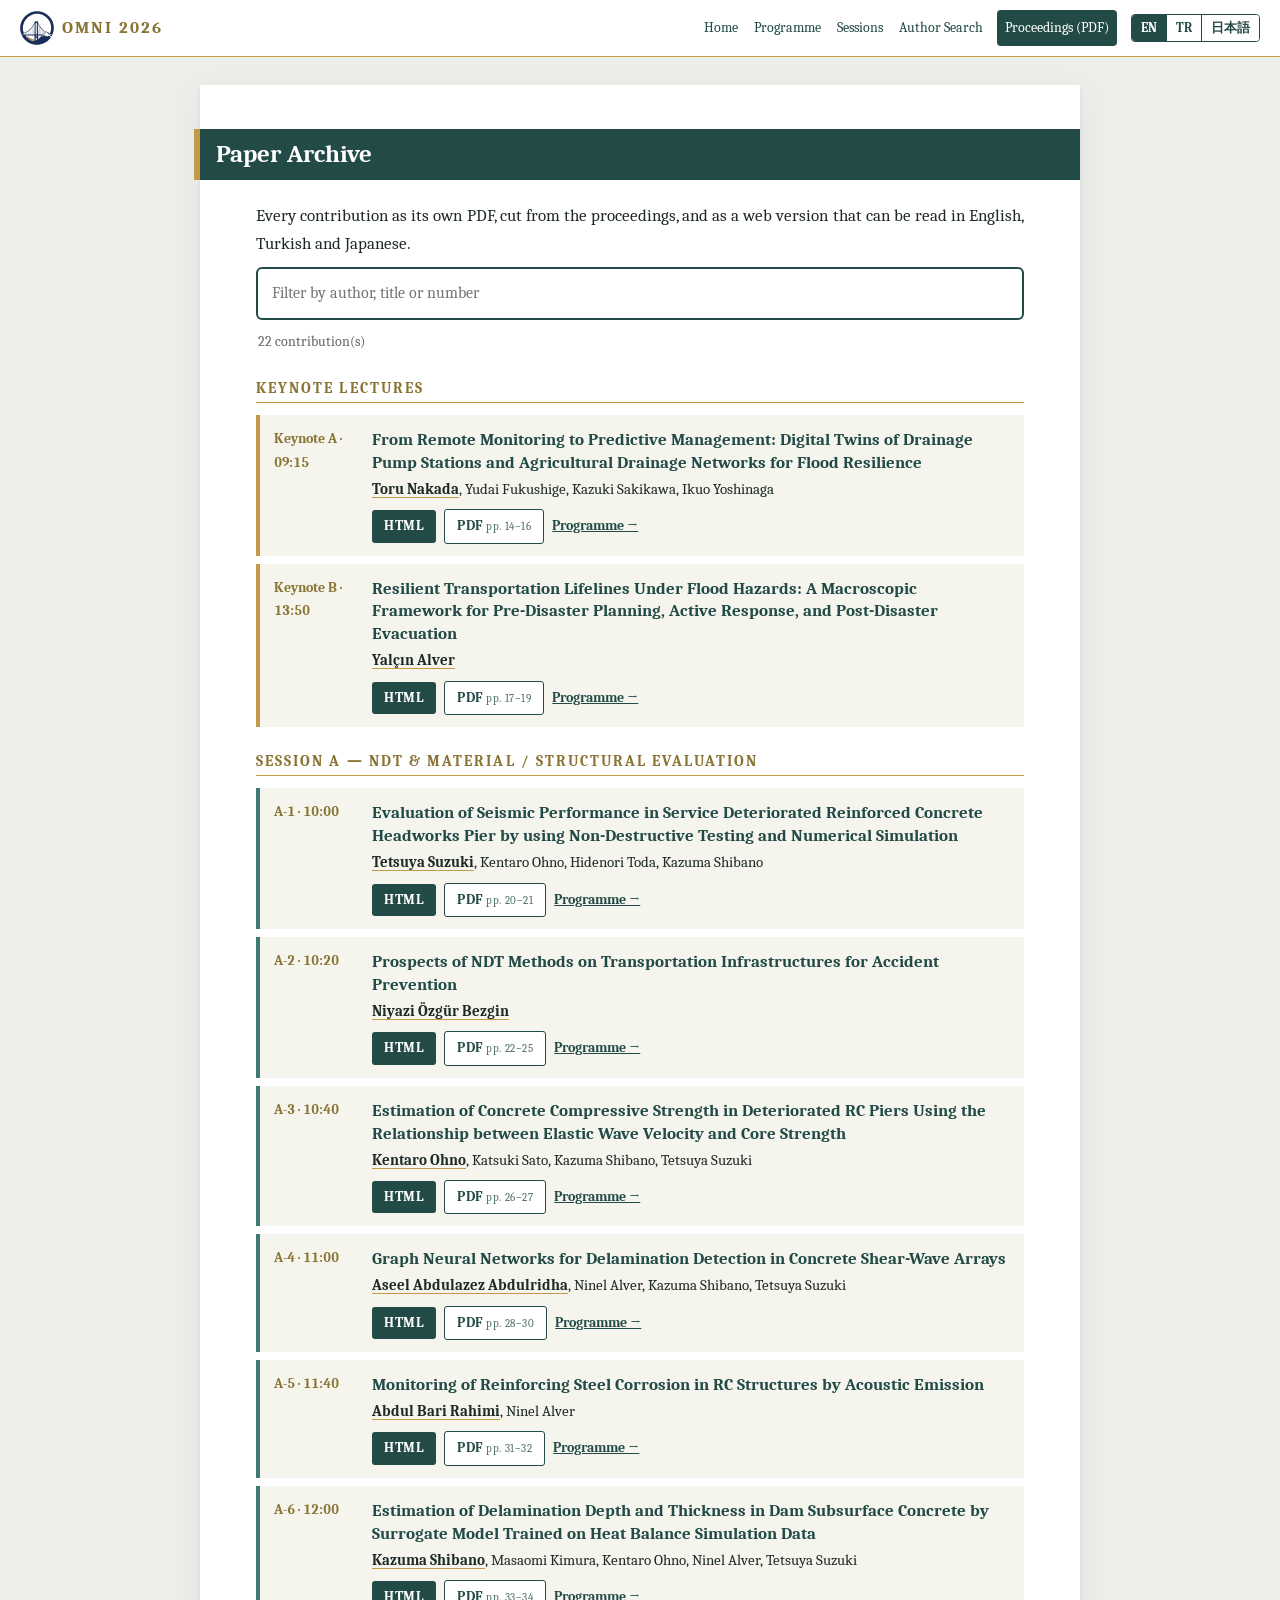
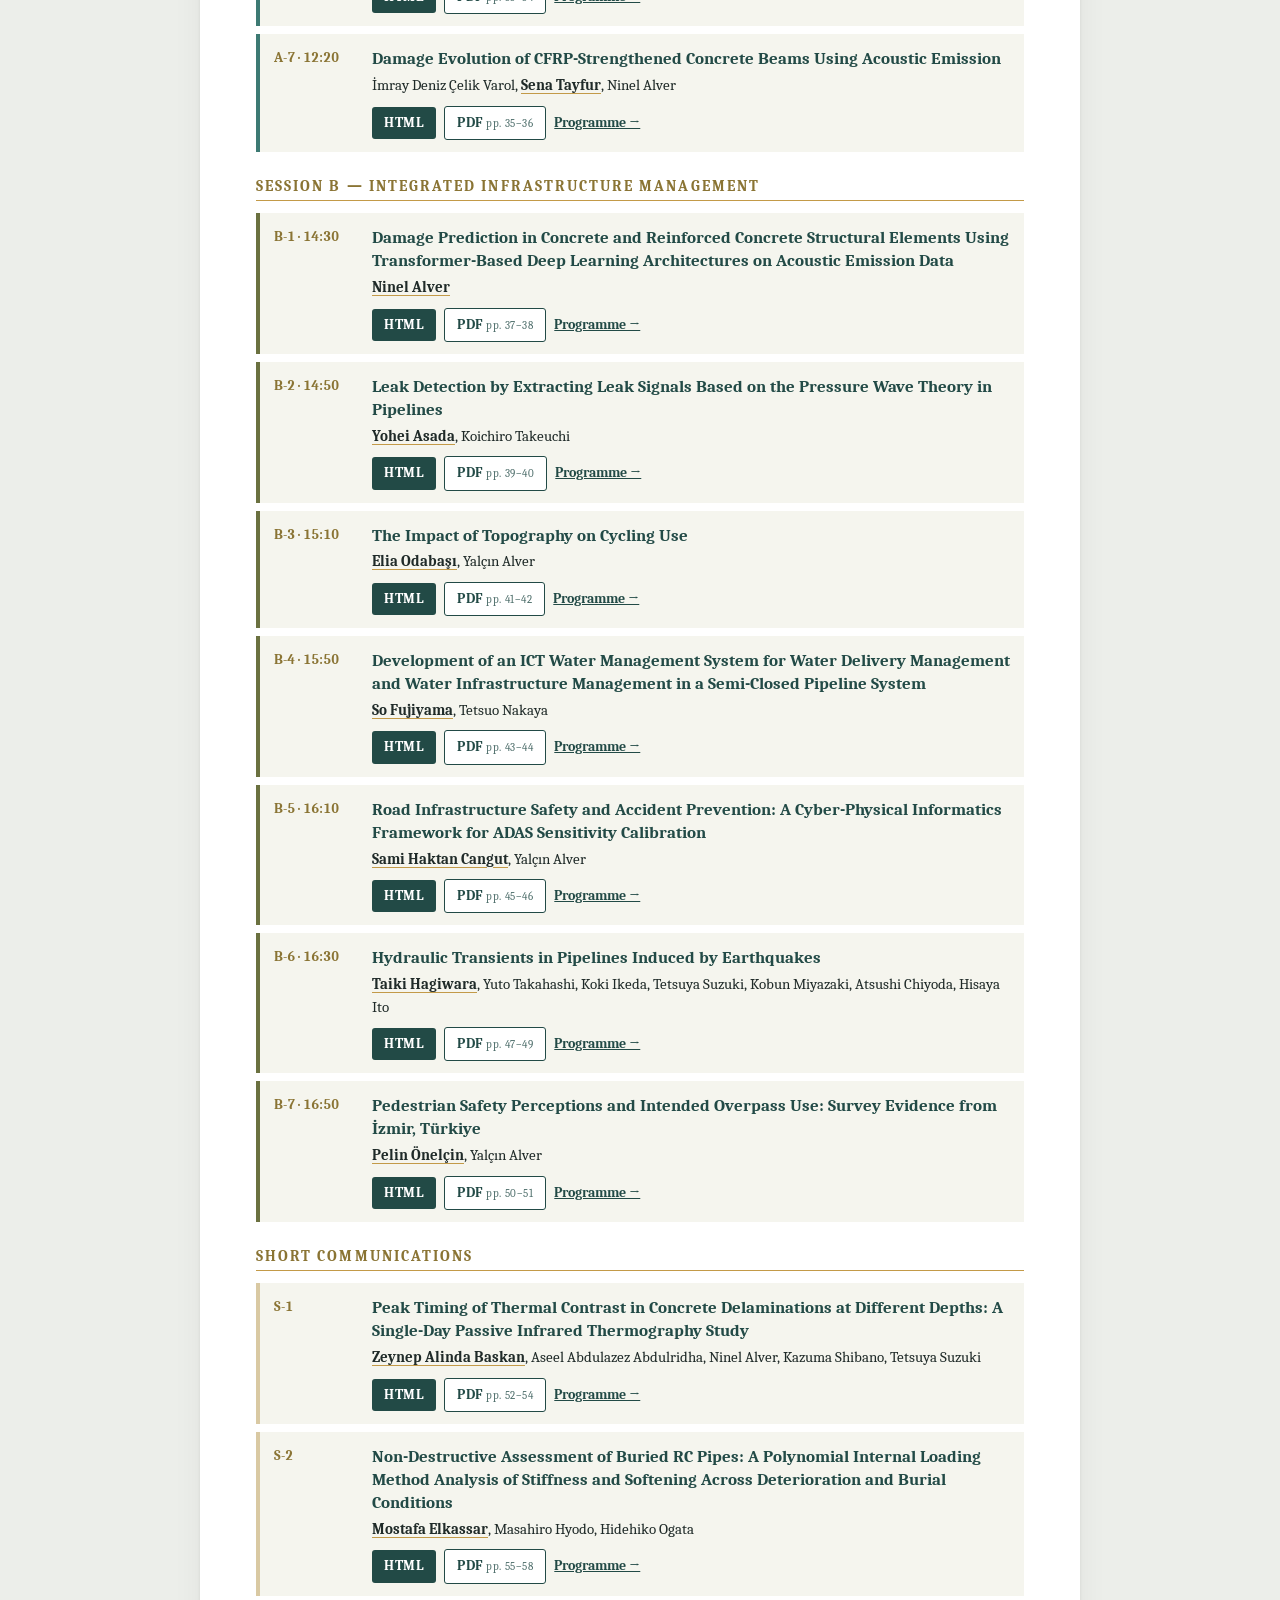
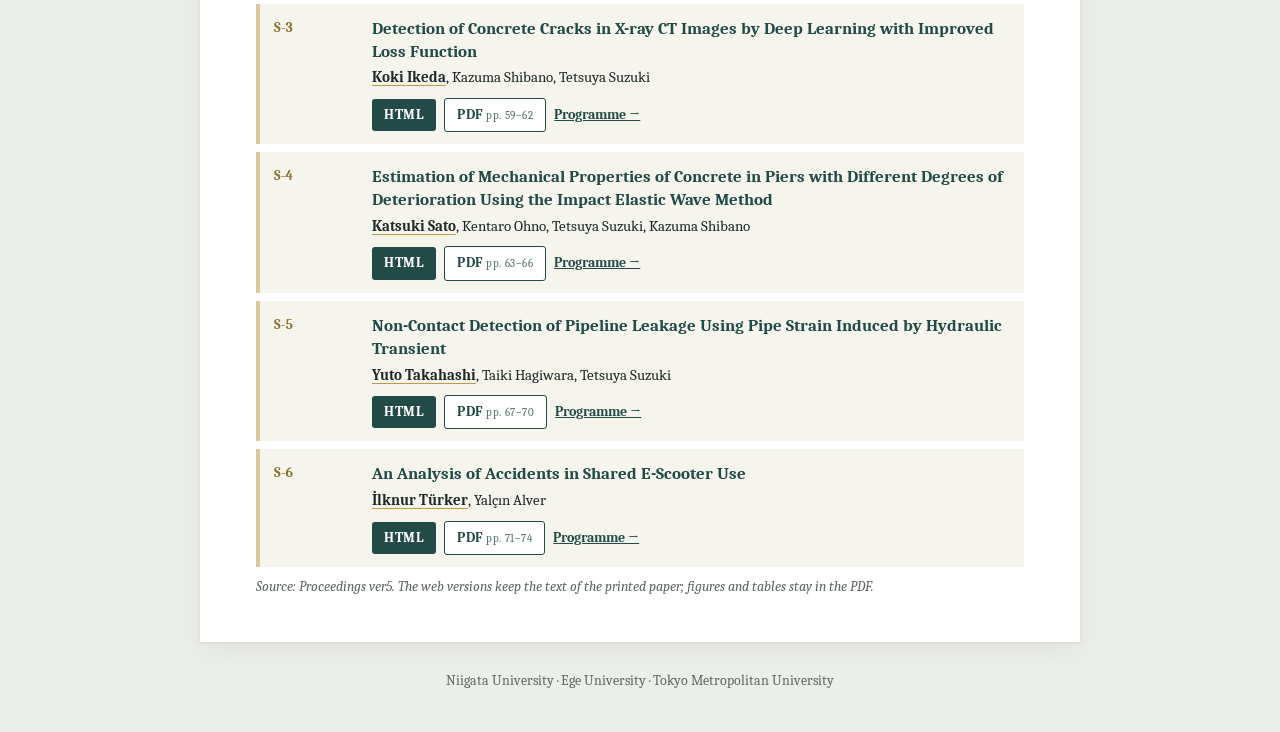
==== commit 72344eca: "Update to the 29 September proceedings; shorten the S-6 title The only content change in the new ver" ====
--- a/archive/index.html
+++ b/archive/index.html
@@ -9,13 +9,13 @@
 <link rel="preconnect" href="https://fonts.googleapis.com">
 <link rel="preconnect" href="https://fonts.gstatic.com" crossorigin>
 <link href="https://fonts.googleapis.com/css2?family=Caladea:ital,wght@0,400;0,700;1,400;1,700&family=Arimo:wght@400;700&display=swap" rel="stylesheet">
-<link rel="stylesheet" href="../assets/style.css?v=20260919a">
+<link rel="stylesheet" href="../assets/style.css?v=20260929a">
 </head>
 <body data-title="_atitle">
 
 <header class="runhead">
   <div class="in">
-    <a class="brand" href="../"><img src="../assets/img/emblem.svg" alt="">OMNI 2026<small data-i18n="head.sub">JSPS Japan – Türkiye Bilateral Seminar · İzmir, Türkiye</small></a>
+    <a class="brand" href="../"><img src="../assets/img/emblem.svg" alt="">OMNI 2026<small data-i18n="head.sub">JSPS Japan – TÜBİTAK Türkiye Bilateral Seminar · İzmir, Türkiye</small></a>
     <ul class="menu" id="menu">
       <li><a href="../" data-i18n="nav.home">Home</a></li>
       <li><a href="../#glance" data-i18n="nav.programme">Programme</a></li>
@@ -43,10 +43,10 @@
 
 <footer data-i18n="f.unis">Niigata University · Ege University · Tokyo Metropolitan University</footer>
 
-<script src="../assets/i18n.js?v=20260919a"></script>
-<script src="../assets/secure.js?v=20260919a"></script>
-<script src="../assets/app.js?v=20260919a"></script>
-<script src="../assets/papers.js?v=20260919a"></script>
-<script src="../assets/archive.js?v=20260919a"></script>
+<script src="../assets/i18n.js?v=20260929a"></script>
+<script src="../assets/secure.js?v=20260929a"></script>
+<script src="../assets/app.js?v=20260929a"></script>
+<script src="../assets/papers.js?v=20260929a"></script>
+<script src="../assets/archive.js?v=20260929a"></script>
 </body>
 </html>
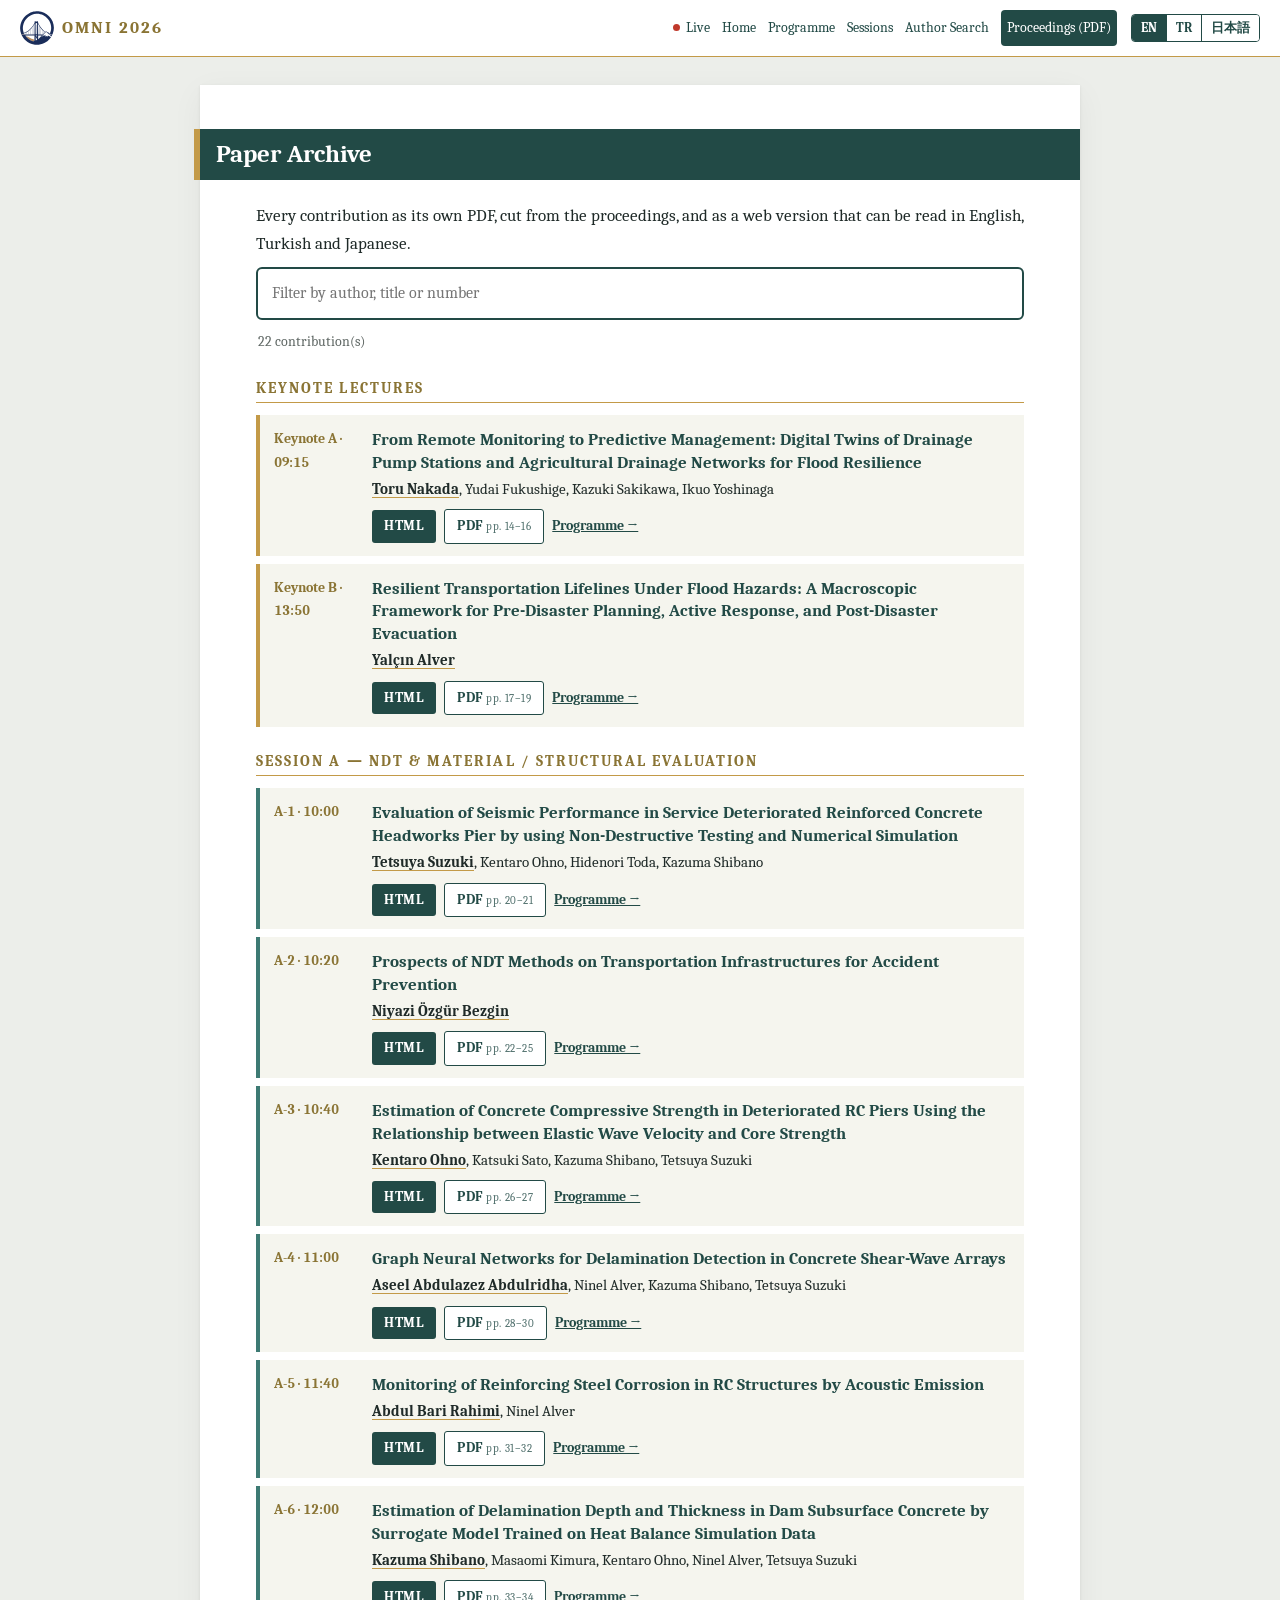
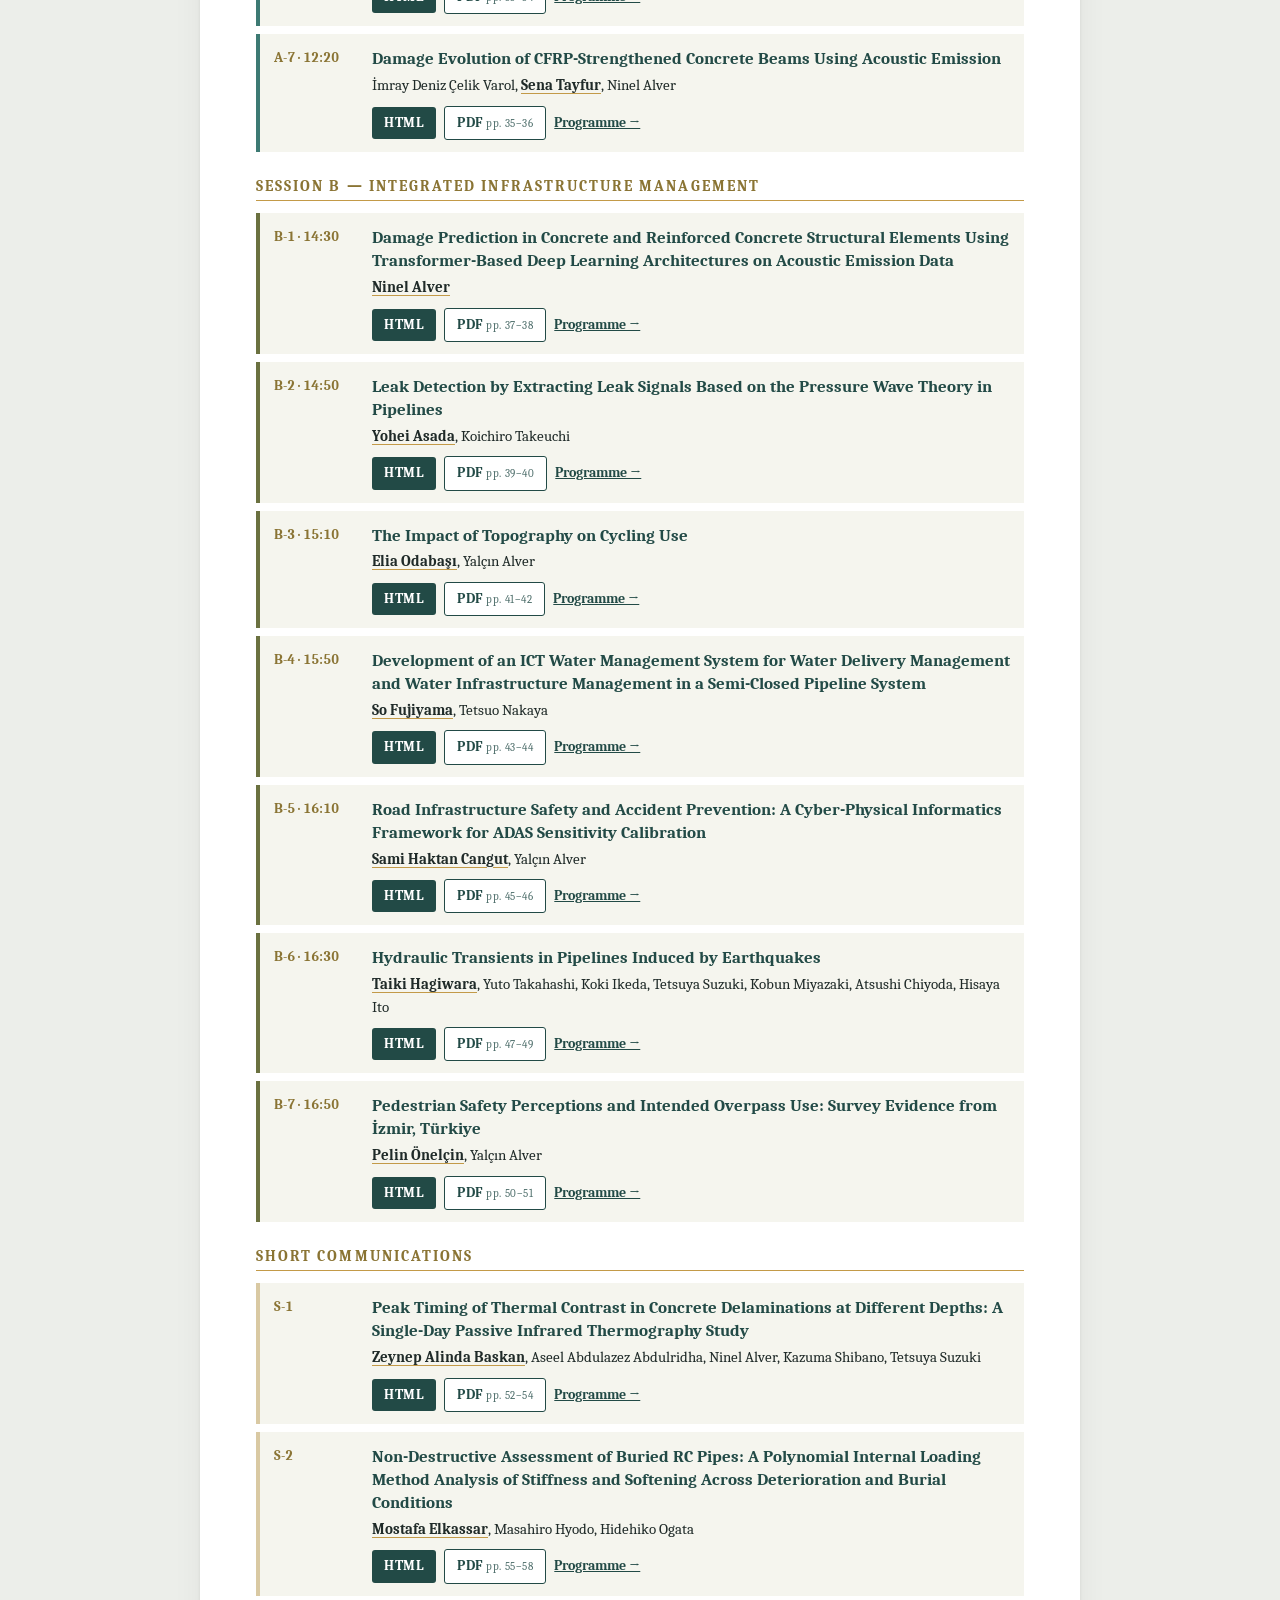
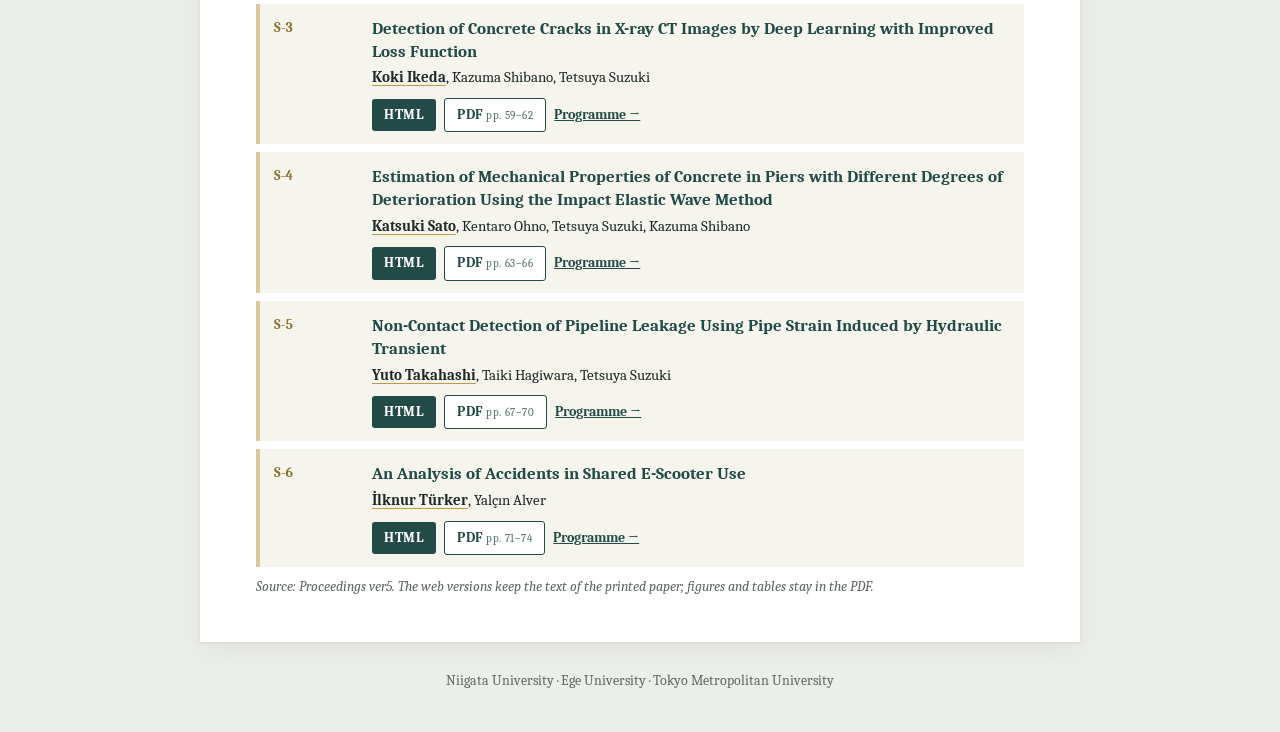
==== commit 89e49ed7: "Add the live translation link as the entry point for real-time interpretation VoicePing is the entry" ====
--- a/archive/index.html
+++ b/archive/index.html
@@ -9,7 +9,7 @@
 <link rel="preconnect" href="https://fonts.googleapis.com">
 <link rel="preconnect" href="https://fonts.gstatic.com" crossorigin>
 <link href="https://fonts.googleapis.com/css2?family=Caladea:ital,wght@0,400;0,700;1,400;1,700&family=Arimo:wght@400;700&display=swap" rel="stylesheet">
-<link rel="stylesheet" href="../assets/style.css?v=20260929a">
+<link rel="stylesheet" href="../assets/style.css?v=20260929b">
 </head>
 <body data-title="_atitle">
 
@@ -17,6 +17,7 @@
   <div class="in">
     <a class="brand" href="../"><img src="../assets/img/emblem.svg" alt="">OMNI 2026<small data-i18n="head.sub">JSPS Japan – TÜBİTAK Türkiye Bilateral Seminar · İzmir, Türkiye</small></a>
     <ul class="menu" id="menu">
+      <li><a class="live" href="../#live" data-i18n="nav.live">Live</a></li>
       <li><a href="../" data-i18n="nav.home">Home</a></li>
       <li><a href="../#glance" data-i18n="nav.programme">Programme</a></li>
       <li><a href="../#sessions" data-i18n="nav.sessions">Sessions</a></li>
@@ -43,10 +44,10 @@
 
 <footer data-i18n="f.unis">Niigata University · Ege University · Tokyo Metropolitan University</footer>
 
-<script src="../assets/i18n.js?v=20260929a"></script>
-<script src="../assets/secure.js?v=20260929a"></script>
-<script src="../assets/app.js?v=20260929a"></script>
-<script src="../assets/papers.js?v=20260929a"></script>
-<script src="../assets/archive.js?v=20260929a"></script>
+<script src="../assets/i18n.js?v=20260929b"></script>
+<script src="../assets/secure.js?v=20260929b"></script>
+<script src="../assets/app.js?v=20260929b"></script>
+<script src="../assets/papers.js?v=20260929b"></script>
+<script src="../assets/archive.js?v=20260929b"></script>
 </body>
 </html>
--- a/assets/style.css
+++ b/assets/style.css
@@ -32,7 +32,7 @@
 .runhead .brand img{width:34px;height:34px}
 .runhead .brand small{font-weight:400;letter-spacing:0;color:var(--muted);margin-left:4px;font-size:.88rem}
 .menu{display:flex;list-style:none;margin:0 0 0 auto;padding:0;gap:0}
-.menu a{display:block;padding:6px 8px;color:var(--teal);text-decoration:none;font-size:.9rem;border-radius:4px;white-space:nowrap}
+.menu a{display:block;padding:6px 6px;color:var(--teal);text-decoration:none;font-size:.9rem;border-radius:4px;white-space:nowrap}
 .menu a:hover{background:var(--row)}
 .menu a.pdf{background:var(--teal);color:#fff;margin-left:6px}
 .menu a.pdf:hover{background:var(--teal-2)}
@@ -259,6 +259,15 @@
 .ar-id{font-weight:700;color:var(--gold-ink);font-variant-numeric:tabular-nums;font-size:.9rem}
 .ar-links{margin-top:8px;display:flex;flex-wrap:wrap;gap:8px;align-items:center}
 .btn.small{padding:5px 12px;font-size:.85rem;margin:0}
+
+/* ---------- live translation ---------- */
+.live-box{border-left-color:var(--teal-2)}
+.live-box h3{display:flex;align-items:center;gap:9px}
+.live-box .note{margin:10px 0 0;text-align:left}
+.live-dot{width:10px;height:10px;flex:none;border-radius:50%;background:#c0392b;box-shadow:0 0 0 0 rgba(192,57,43,.55);animation:livePulse 1.9s ease-out infinite}
+@keyframes livePulse{70%{box-shadow:0 0 0 9px rgba(192,57,43,0)}100%{box-shadow:0 0 0 0 rgba(192,57,43,0)}}
+.menu a.live::before{content:"";display:inline-block;width:7px;height:7px;border-radius:50%;background:#c0392b;margin-right:6px;vertical-align:1px}
+@media (prefers-reduced-motion:reduce){.live-dot{animation:none}}
 .btn.small small{font-weight:400;opacity:.8}
 .ar-prog{font-size:.85rem;font-weight:700;color:var(--teal)}
 @media (max-width:640px){.ar-item{grid-template-columns:1fr;gap:4px}}
@@ -296,8 +305,13 @@
 .pv-loading{color:var(--muted);font-style:italic}
 
 /* live "Now!!" bar during the seminar */
-.now-bar{position:sticky;top:56px;z-index:40;display:flex;align-items:baseline;gap:10px;flex-wrap:wrap;background:var(--teal);color:#fff;text-decoration:none;padding:8px 20px;border-bottom:2px solid var(--gold);font-size:.95rem}
-.now-bar:hover{background:var(--teal-2)}
+.now-bar{position:sticky;top:56px;z-index:40;display:flex;align-items:stretch;background:var(--teal);color:#fff;padding:0;border-bottom:2px solid var(--gold);font-size:.95rem}
+.now-main{flex:1 1 auto;min-width:0;display:flex;align-items:baseline;gap:10px;flex-wrap:wrap;color:#fff;text-decoration:none;padding:8px 14px 8px 20px}
+.now-main:hover{background:var(--teal-2);color:#fff}
+.now-live{flex:none;display:flex;align-items:center;gap:8px;background:#fff;color:var(--teal);text-decoration:none;font-weight:700;font-size:.85rem;white-space:nowrap;padding:0 18px;border-left:2px solid var(--gold)}
+.now-live:hover{background:var(--row)}
+.now-live .narrow{display:none}
+.now-live::before{content:"";width:8px;height:8px;border-radius:50%;background:#c0392b;flex:none;box-shadow:0 0 0 0 rgba(192,57,43,.6);animation:livePulse 1.9s ease-out infinite}
 .now-tag{background:var(--gold);color:#1e1c10;font-weight:700;letter-spacing:.08em;padding:2px 10px;border-radius:99px;font-size:.8rem;white-space:nowrap;animation:nowpulse 2.4s ease-in-out infinite}
 .now-tag.soon{background:#fff;color:var(--teal);animation:none}
 .now-tag.done{background:rgba(255,255,255,.18);color:#fff;animation:none}
@@ -310,7 +324,11 @@
 .talk.is-now,.ktab.is-now{position:relative;background:#fbf3df;box-shadow:inset 3px 0 0 var(--gold)}
 .talk.is-now::after,.ktab.is-now::after{content:"NOW";position:absolute;right:8px;top:6px;background:var(--gold);color:#1e1c10;font:700 .68rem/1 Arimo,sans-serif;letter-spacing:.08em;padding:3px 7px;border-radius:99px}
 @media (max-width:640px){
-  .now-bar{font-size:.86rem;padding:7px 12px;gap:7px}
+  .now-bar{font-size:.86rem;padding:0}
+  .now-main{padding:7px 0 7px 12px;gap:7px}
+  .now-live{padding:0 12px;font-size:.8rem}
+  .now-live .wide{display:none}
+  .now-live .narrow{display:inline}
   .now-next{display:none}
 }
 
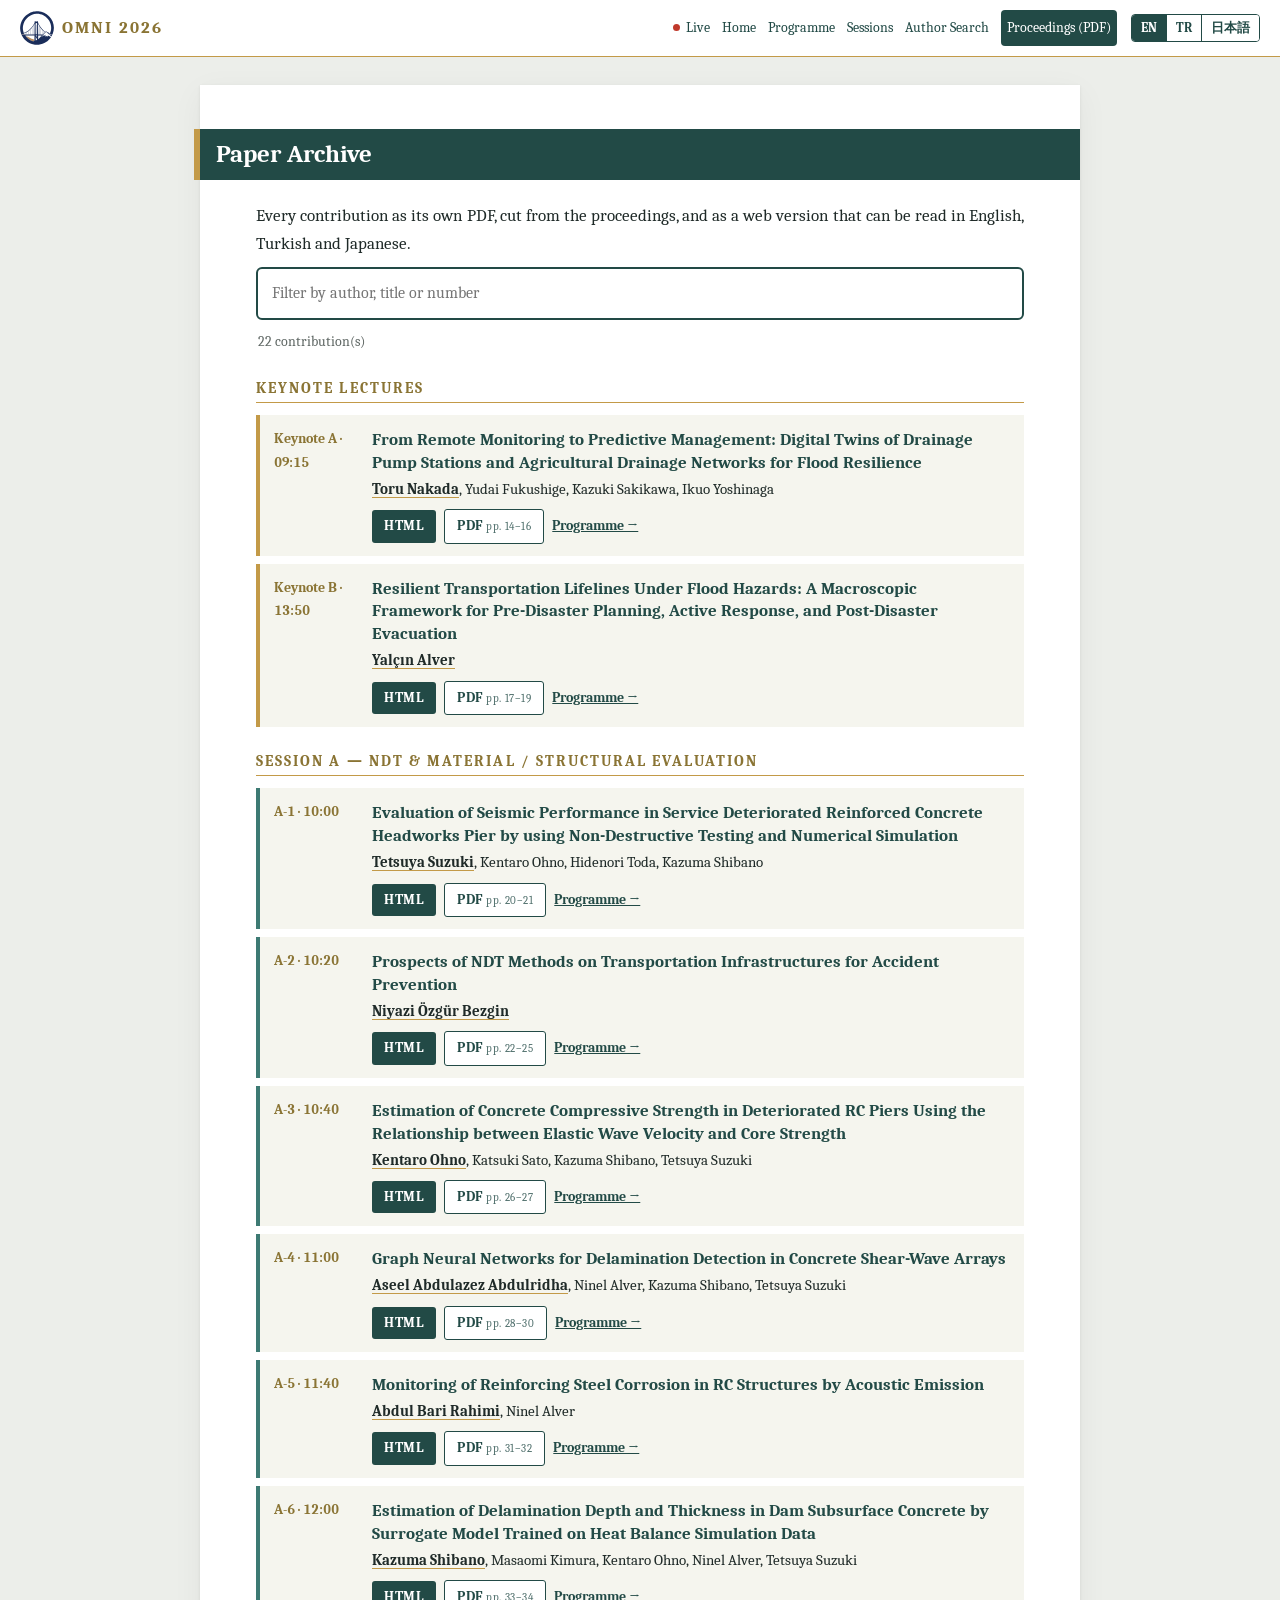
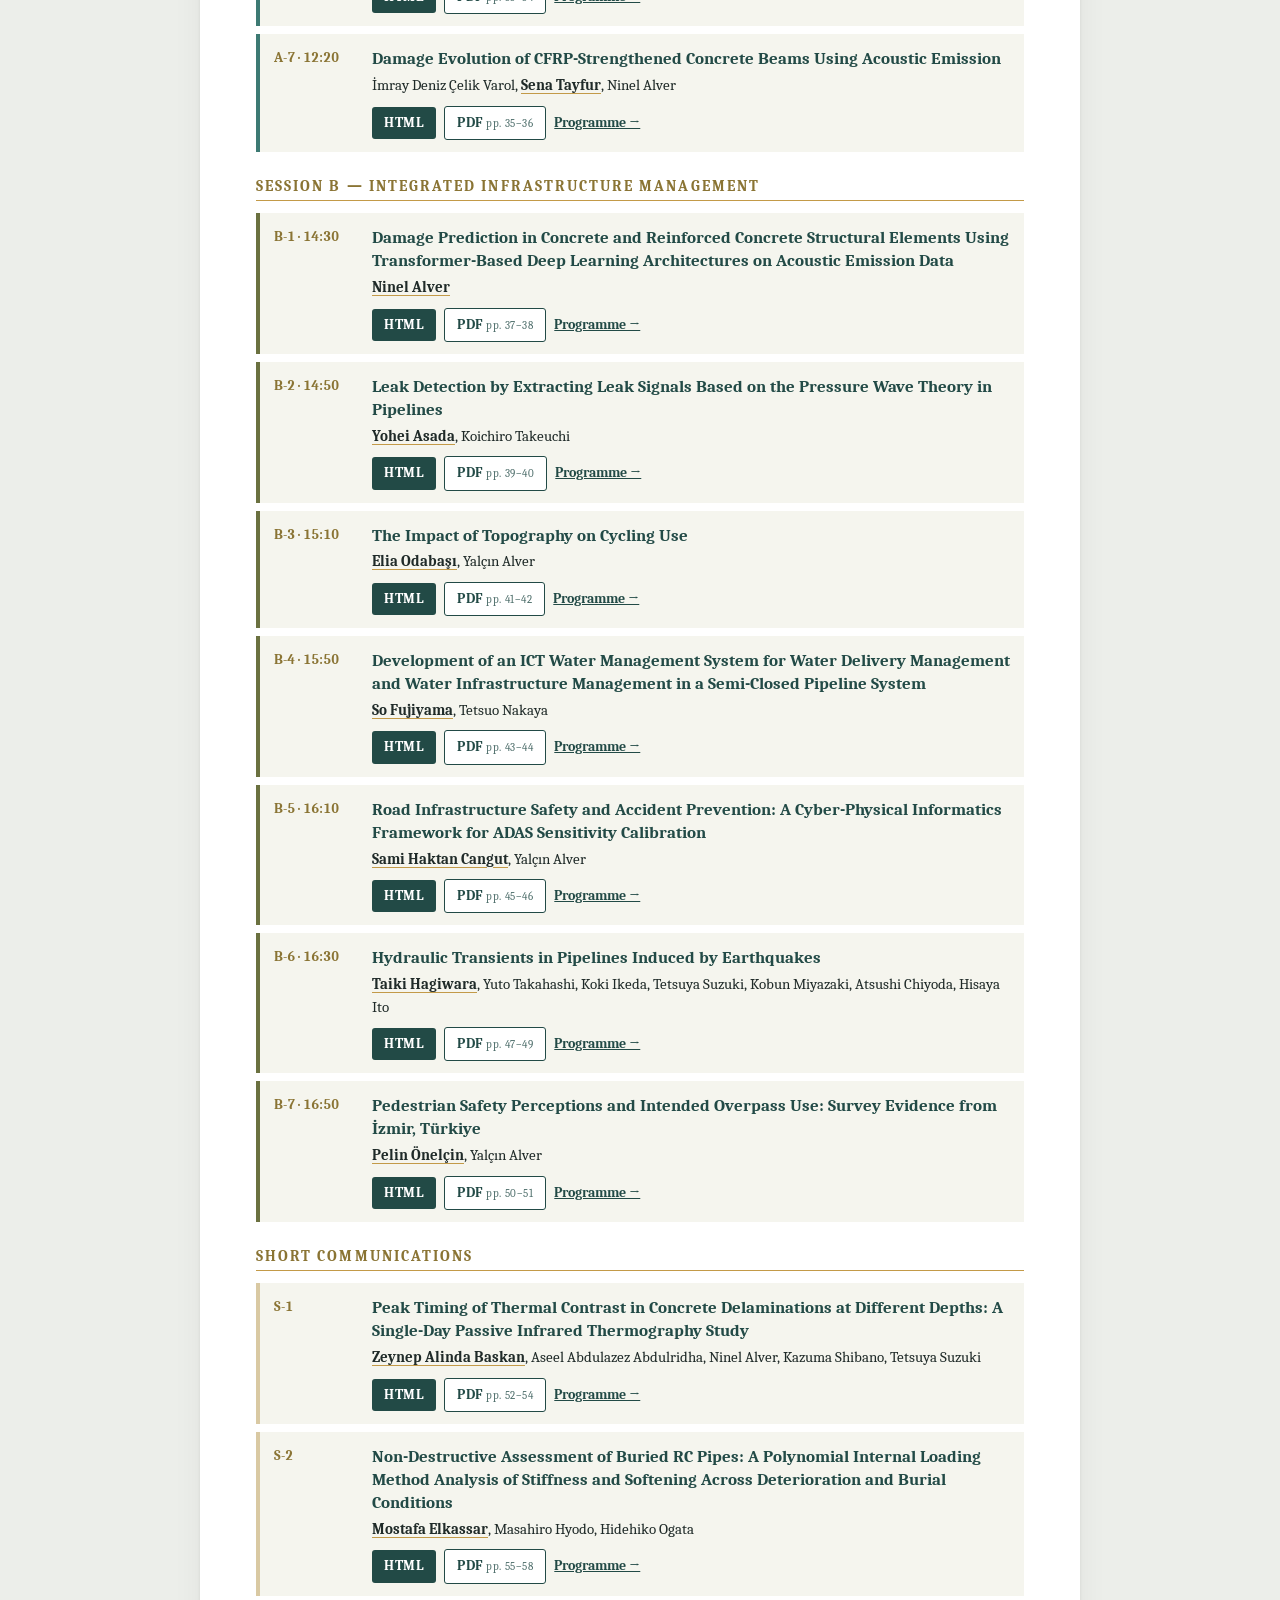
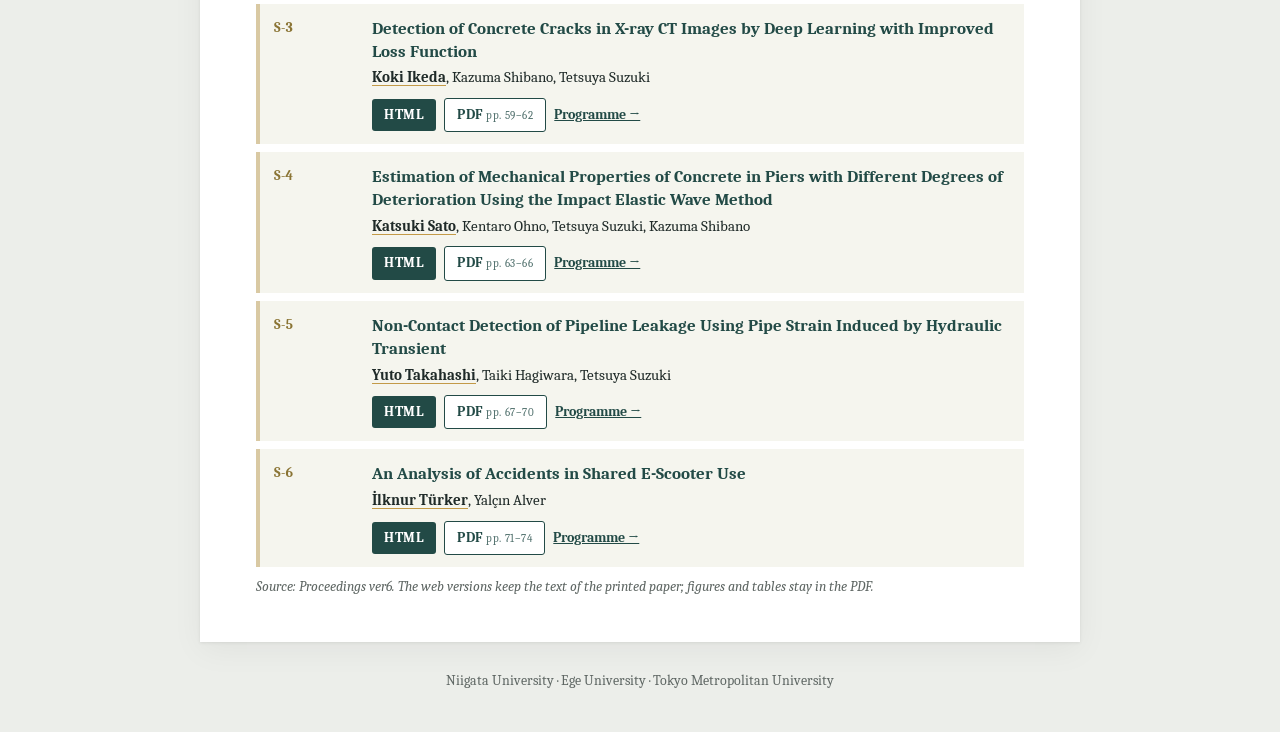
==== commit 92360bf3: "OMNI 2026 website — participants-only content published encrypted Proceedings ver6 (5 October 2026)." ====
--- a/archive/index.html
+++ b/archive/index.html
@@ -9,7 +9,7 @@
 <link rel="preconnect" href="https://fonts.googleapis.com">
 <link rel="preconnect" href="https://fonts.gstatic.com" crossorigin>
 <link href="https://fonts.googleapis.com/css2?family=Caladea:ital,wght@0,400;0,700;1,400;1,700&family=Arimo:wght@400;700&display=swap" rel="stylesheet">
-<link rel="stylesheet" href="../assets/style.css?v=20260929b">
+<link rel="stylesheet" href="../assets/style.css?v=20261005a">
 </head>
 <body data-title="_atitle">
 
@@ -38,16 +38,16 @@
   <input id="ar-q" type="search" autocomplete="off" spellcheck="false" data-i18n-ph="ar.ph" placeholder="Filter by author, title or number" aria-label="Filter papers">
   <div class="sr-meta" id="ar-meta" aria-live="polite"></div>
   <div id="ar-list"></div>
-  <p class="note" data-i18n="ar.note">Source: Proceedings ver5. The web versions keep the text of the printed paper; figures and tables stay in the PDF.</p>
+  <p class="note" data-i18n="ar.note">Source: Proceedings ver6. The web versions keep the text of the printed paper; figures and tables stay in the PDF.</p>
 </article>
 </main>
 
 <footer data-i18n="f.unis">Niigata University · Ege University · Tokyo Metropolitan University</footer>
 
-<script src="../assets/i18n.js?v=20260929b"></script>
-<script src="../assets/secure.js?v=20260929b"></script>
-<script src="../assets/app.js?v=20260929b"></script>
-<script src="../assets/papers.js?v=20260929b"></script>
-<script src="../assets/archive.js?v=20260929b"></script>
+<script src="../assets/i18n.js?v=20261005a"></script>
+<script src="../assets/secure.js?v=20261005a"></script>
+<script src="../assets/app.js?v=20261005a"></script>
+<script src="../assets/papers.js?v=20261005a"></script>
+<script src="../assets/archive.js?v=20261005a"></script>
 </body>
 </html>
